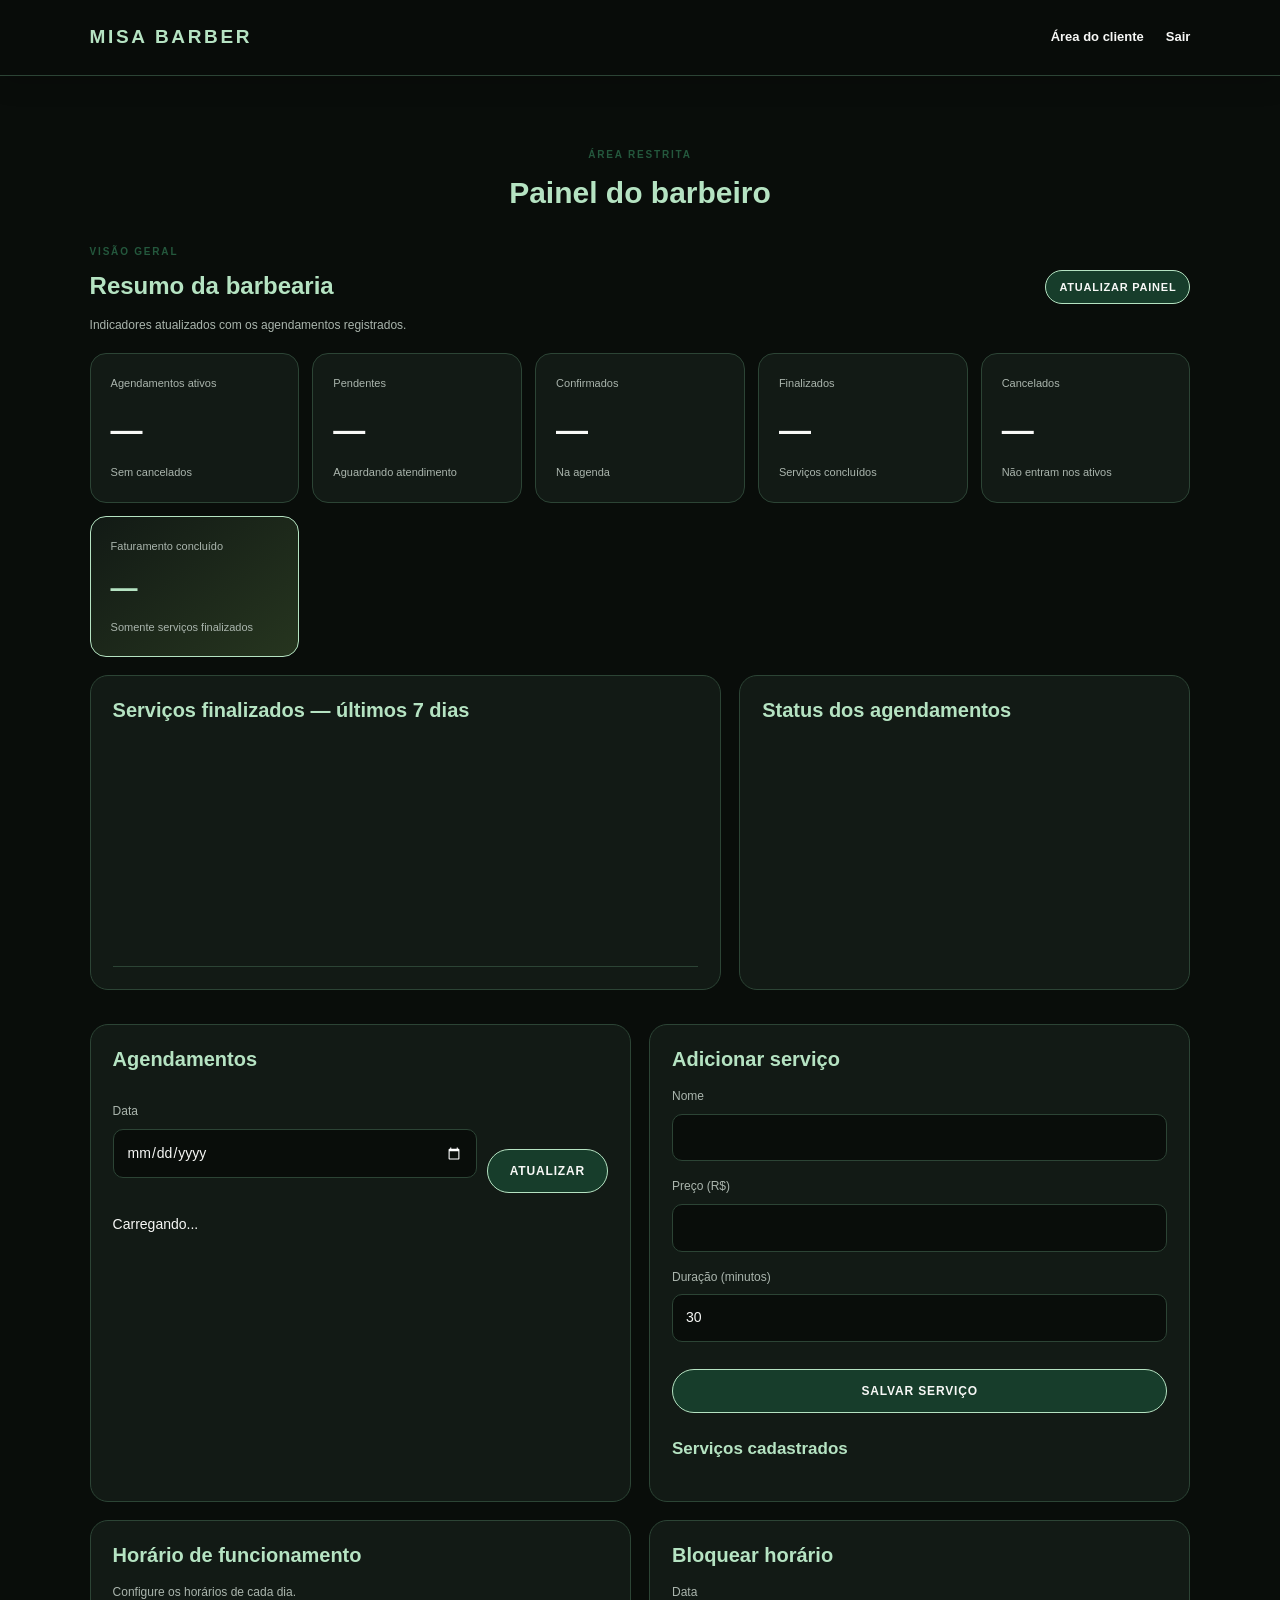
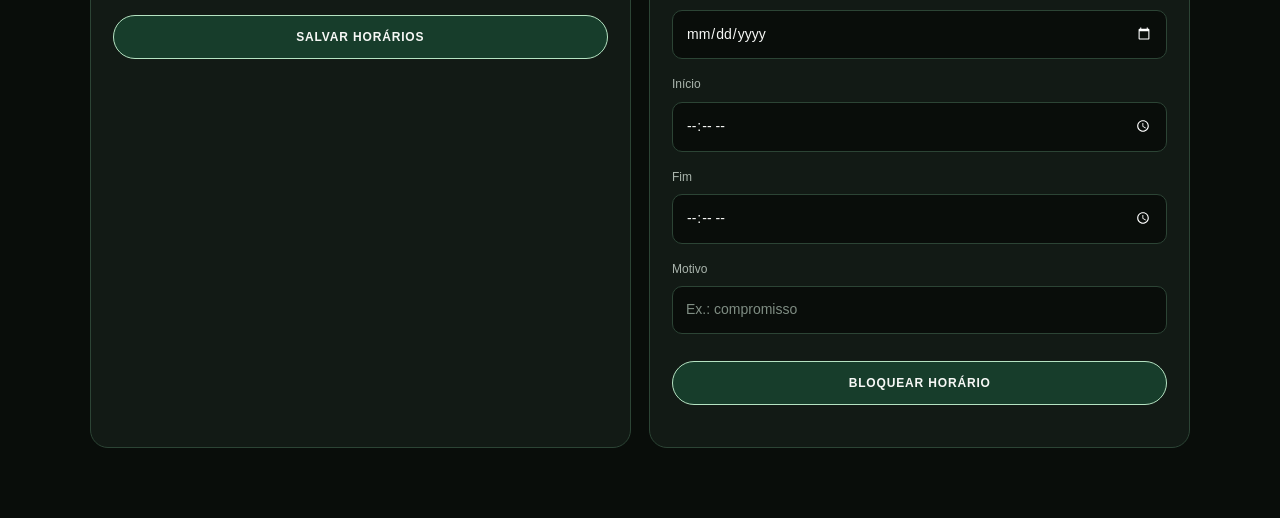
==== admin.html @ d450c567 "Exibir indicador de agendamentos cancelados" ====
<!DOCTYPE html>
<html lang="pt-BR">
<head>
    <meta charset="UTF-8">
    <meta name="viewport" content="width=device-width, initial-scale=1.0">

    <title>Painel | MISA BARBER</title>

    <link rel="stylesheet" href="style.css?v=admin-dashboard-v3">

    <link href="https://fonts.googleapis.com/css2?family=Cinzel:wght@400;600;700&family=Montserrat:wght@400;500;600;700&display=swap" rel="stylesheet">
</head>

<body>

    <header class="topo">
        <a class="logo" href="index.html">MISA BARBER</a>

        <nav>
            <a href="agendamento.html">Área do cliente</a>
            <button class="link-button" id="logout">Sair</button>
        </nav>
    </header>

    <main class="section admin">

        <p class="eyebrow">ÁREA RESTRITA</p>

        <h1>Painel do barbeiro</h1>

        <section class="admin-dashboard">
            <div class="dashboard-heading">
                <div><p class="eyebrow">VISÃO GERAL</p><h2>Resumo da barbearia</h2><p class="muted">Indicadores atualizados com os agendamentos registrados.</p></div>
                <button class="btn small" id="refresh-dashboard" type="button">ATUALIZAR PAINEL</button>
            </div>
            <div class="stats-grid">
                <article class="stat-card"><span>Agendamentos ativos</span><strong id="stat-total">—</strong><small>Sem cancelados</small></article>
                <article class="stat-card"><span>Pendentes</span><strong id="stat-pending">—</strong><small>Aguardando atendimento</small></article>
                <article class="stat-card"><span>Confirmados</span><strong id="stat-confirmed">—</strong><small>Na agenda</small></article>
                <article class="stat-card"><span>Finalizados</span><strong id="stat-completed">—</strong><small>Serviços concluídos</small></article>
                <article class="stat-card"><span>Cancelados</span><strong id="stat-cancelled">—</strong><small>Não entram nos ativos</small></article>
                <article class="stat-card highlight"><span>Faturamento concluído</span><strong id="stat-revenue">—</strong><small>Somente serviços finalizados</small></article>
            </div>
            <div class="charts-grid">
                <section class="panel chart-panel"><h2>Serviços finalizados — últimos 7 dias</h2><div id="completed-chart" class="bar-chart" aria-label="Gráfico de serviços finalizados nos últimos sete dias"></div></section>
                <section class="panel chart-panel"><h2>Status dos agendamentos</h2><div id="status-chart" class="status-chart" aria-label="Gráfico dos status dos agendamentos"></div></section>
            </div>
        </section>

        <div class="admin-grid">

            <section class="panel">

                <h2>Agendamentos</h2>

                <div class="filters">

                    <label>
                        Data
                        <input type="date" id="admin-date">
                    </label>

                    <button class="btn" id="load-admin">
                        ATUALIZAR
                    </button>

                </div>

                <div id="admin-bookings" class="stack">
                    Carregando...
                </div>

            </section>

            <section class="panel">

                <h2>Adicionar serviço</h2>

                <form id="service-form">

                    <label>
                        Nome
                        <input id="service-name" required>
                    </label>

                    <label>
                        Preço (R$)
                        <input
                            id="service-price"
                            type="number"
                            min="0"
                            step="0.01"
                            required
                        >
                    </label>

                    <label>
                        Duração (minutos)
                        <input
                            id="service-duration"
                            type="number"
                            min="5"
                            step="5"
                            value="30"
                            required
                        >
                    </label>

                    <button class="btn full" type="submit">
                        SALVAR SERVIÇO
                    </button>

                    <p id="service-message" class="message"></p>

                </form>

                <h2 class="subhead">Serviços cadastrados</h2>

                <div id="admin-services" class="stack"></div>

            </section>

            <section class="panel">

                <h2>Horário de funcionamento</h2>

                <p class="muted">
                    Configure os horários de cada dia.
                </p>

                <form id="hours-form">

                    <div id="hours-fields"></div>

                    <button class="btn full" type="submit">
                        SALVAR HORÁRIOS
                    </button>

                    <p id="hours-message" class="message"></p>

                </form>

            </section>

            <section class="panel">

                <h2>Bloquear horário</h2>

                <form id="block-form">

                    <label>
                        Data
                        <input id="block-date" type="date" required>
                    </label>

                    <label>
                        Início
                        <input id="block-start" type="time" required>
                    </label>

                    <label>
                        Fim
                        <input id="block-end" type="time" required>
                    </label>

                    <label>
                        Motivo
                        <input id="block-reason" placeholder="Ex.: compromisso">
                    </label>

                    <button class="btn full" type="submit">
                        BLOQUEAR HORÁRIO
                    </button>

                    <p id="block-message" class="message"></p>

                </form>

                <div id="blocks-list" class="stack"></div>

            </section>

        </div>

    </main>

    <script type="module" src="script.js?v=admin-dashboard-v3"></script>

</body>
</html>
---- style.css ----
/* MISA BARBER — identidade visual única */
:root {
  color-scheme: dark;
  --bg: #090D0A;
  --surface: #121A15;
  --surface-2: #18231C;
  --green: #173D2B;
  --green-light: #24583D;
  --mint: #B5E3C2;
  --white: #F7F8F6;
  --muted: #AAB5AD;
  --line: #2C4435;
  --danger: #E57373;
  --radius: 18px;
  --shadow: 0 18px 45px rgba(0,0,0,.28);
  --ease: cubic-bezier(.22,1,.36,1);
}
* { margin:0; padding:0; box-sizing:border-box; }
html { scroll-behavior:smooth; }
body {
  min-height:100vh;
  background:var(--bg);
  color:var(--white);
  font-family:'Inter',Arial,sans-serif;
  font-size:14px;
  line-height:1.7;
}
a { color:var(--mint); text-decoration:none; transition:color .2s ease; }
a:hover { color:#D8F2DF; }
button, input, select, textarea { font:inherit; }
button { cursor:pointer; }
:focus-visible { outline:2px solid var(--mint); outline-offset:3px; }
h1,h2,h3 { line-height:1.2; }
p { overflow-wrap:break-word; }

/* Cabeçalho e navegação */
.topo {
  position:sticky; top:0; z-index:20;
  min-height:76px; padding:16px 7%;
  display:flex; align-items:center; justify-content:space-between; gap:22px;
  background:rgba(9,13,10,.96);
  border-bottom:1px solid var(--line);
  box-shadow:0 8px 25px rgba(0,0,0,.16);
  backdrop-filter:blur(14px);
}
.logo {
  color:var(--mint); font-size:19px; font-weight:800;
  letter-spacing:.14em; white-space:nowrap;
}
nav { display:flex; align-items:center; justify-content:center; gap:22px; flex-wrap:wrap; }
nav a,.link-button {
  color:var(--white); background:transparent; border:0;
  font-size:13px; font-weight:600; font-family:inherit;
}
nav a:hover,.link-button:hover { color:var(--mint); }
.nav-cta {
  display:inline-flex; align-items:center; justify-content:center;
  padding:10px 18px; border:1px solid var(--mint);
  border-radius:999px; color:var(--mint);
}

/* Botões */
.btn {
  display:inline-flex; align-items:center; justify-content:center; gap:8px;
  min-height:44px; padding:12px 22px;
  border:1px solid var(--mint); border-radius:999px;
  background:var(--green); color:var(--white);
  font:700 12px 'Inter',Arial,sans-serif; letter-spacing:.07em;
  text-align:center; cursor:pointer;
  transition:background .2s ease,color .2s ease,border-color .2s ease,transform .2s ease;
}
.btn:hover { background:var(--mint); color:var(--bg); border-color:var(--mint); transform:translateY(-2px); }
.btn:active { transform:translateY(0); }
.btn.full { width:100%; margin-top:12px; }
.btn.small { min-height:34px; padding:8px 13px; font-size:11px; }
.btn.danger { background:#552626; border-color:#9B4A4A; color:#FFF; }
.btn.danger:hover { background:var(--danger); color:#190707; border-color:var(--danger); }
button:disabled,.btn:disabled { opacity:.45; cursor:not-allowed; transform:none; }

/* Página inicial */
body:has(.hero-grid) .topo {
  position:absolute; top:0; left:0; right:0;
  background:transparent; border:0; box-shadow:none; backdrop-filter:none;
}
body:has(.hero-grid) .topo .logo { color:var(--bg); }
body:has(.hero-grid) .topo nav a { color:var(--bg); }
body:has(.hero-grid) .topo nav a:hover { color:var(--green); }
body:has(.hero-grid) .topo .nav-cta { background:var(--bg); color:var(--white); }
.hero {
  position:relative; min-height:92vh; padding:170px 7% 110px;
  color:var(--bg); background:var(--mint);
  border-radius:0 0 100px 35px; overflow:hidden;
}
.hero-grid {
  display:grid; grid-template-columns:minmax(0,1.2fr) minmax(260px,.8fr);
  gap:34px; align-items:center; max-width:1250px; margin:0 auto;
}
.hero-grid > div:first-child { grid-column:1; grid-row:1; }
.hero-foto { grid-column:2; grid-row:1; align-self:center; }
.hero-grid .vidro { grid-column:1 / -1; }
.rotulo,.eyebrow {
  display:inline-block; margin-bottom:12px;
  color:var(--green-light); font-size:10px; font-weight:800;
  letter-spacing:.18em; text-transform:uppercase;
}
.hero h1 {
  margin:18px 0 24px; font-size:clamp(56px,9vw,112px);
  line-height:.92; font-weight:800; letter-spacing:-.05em;
}
.hero h2 { margin-bottom:12px; font-size:20px; font-weight:600; }
.lead { max-width:460px; margin-bottom:28px; color:#26372C; font-size:14px; line-height:1.8; }
.botoes { display:flex; gap:12px; flex-wrap:wrap; }
.btn.escuro { background:var(--bg); color:var(--white); border-color:var(--bg); }
.btn.escuro:hover { background:var(--green); border-color:var(--green); color:var(--white); }
.btn.claro { background:var(--mint); color:var(--bg); }
.btn.contorno { background:transparent; color:var(--bg); border-color:rgba(9,13,10,.35); }
.btn.contorno:hover { background:var(--bg); color:var(--white); border-color:var(--bg); }
.hero-foto {
  width:100%; min-height:300px; position:relative; overflow:hidden;
  border:1px solid rgba(9,13,10,.18); border-radius:26px;
  background:var(--green); box-shadow:var(--shadow);
}
.hero-foto img { display:block; width:100%; height:360px; object-fit:cover; }
.hero-foto span {
  position:absolute; left:16px; bottom:16px; padding:8px 13px;
  color:var(--white); background:rgba(9,13,10,.78);
  border-radius:999px; font-size:10px; font-weight:800; letter-spacing:.1em;
}
.vidro {
  position:relative; padding:25px 30px; color:var(--white);
  background:rgba(9,13,10,.9); border:1px solid rgba(255,255,255,.15);
  border-radius:var(--radius); box-shadow:var(--shadow);
}
.hero .vidro { max-width:650px; margin-top:8px; }
.vidro .pilula {
  display:inline-block; margin-bottom:15px; padding:6px 12px;
  color:var(--bg); background:var(--mint); border-radius:999px;
  font-size:10px; font-weight:800; letter-spacing:.1em; text-transform:uppercase;
}
.vidro h3 { margin-bottom:14px; color:var(--mint); font-size:12px; letter-spacing:.12em; text-transform:uppercase; }
.horario { display:flex; justify-content:space-between; gap:16px; padding:9px 0; border-bottom:1px solid var(--line); }
.horario:last-child { border:0; }
.horario b { color:var(--mint); }
.vazio { max-width:1250px; margin:0 auto; padding:100px 7%; }
.vazio h2 { margin:12px 0 20px; font-size:clamp(36px,6vw,72px); letter-spacing:-.04em; }
.vazio > p { max-width:560px; color:var(--muted); }
.vazio .rotulo { color:var(--mint); }
.selos { display:flex; gap:10px; flex-wrap:wrap; margin-top:28px; }
.selo { display:inline-flex; align-items:center; gap:9px; padding:9px 15px; background:var(--surface-2); border:1px solid var(--line); border-radius:999px; font-size:12px; }
.selo i { width:8px; height:8px; border-radius:50%; background:var(--mint); }
.cards { display:grid; grid-template-columns:repeat(auto-fit,minmax(230px,1fr)); gap:18px; margin-top:35px; }
.cards > p { grid-column:1/-1; color:var(--muted); }
.card {
  padding:28px; background:var(--surface); border:1px solid var(--line);
  border-radius:var(--radius); transition:transform .2s ease,border-color .2s ease;
}
.card:hover { transform:translateY(-4px); border-color:var(--mint); }
.card h3 { min-height:2.4em; margin-bottom:14px; color:var(--mint); font-size:18px; }
.card p { color:var(--muted); font-size:13px; }
.card p:first-of-type { color:var(--mint); font-size:26px; font-weight:800; }
.faixa { overflow:hidden; padding:22px 0; border-block:1px solid var(--line); color:var(--muted); font-size:20px; font-weight:800; white-space:nowrap; }
.faixa div { display:inline-block; animation:correr 38s linear infinite; }
.faixa span { margin:0 24px; }
@keyframes correr { to { transform:translateX(-50%); } }
.convite { margin-top:30px; padding:100px 7%; color:var(--bg); background:var(--mint); border-radius:70px 35px 0 0; }
.convite-in { max-width:1250px; margin:0 auto; }
.convite .rotulo { color:var(--green); }
.convite h2 { max-width:900px; margin:15px 0 24px; font-size:clamp(42px,7vw,90px); line-height:.98; letter-spacing:-.04em; }
.convite p { max-width:470px; margin-bottom:26px; color:#304438; }

/* Seções e rodapé das páginas internas */
.section { padding:70px 7%; text-align:center; }
.section > p:not(.eyebrow) { max-width:680px; margin:0 auto; color:var(--muted); }
.about,.booking { background:var(--surface); }
footer {
  display:flex; align-items:center; justify-content:space-between; flex-wrap:wrap; gap:18px;
  padding:35px 7%; background:var(--bg); border-top:1px solid var(--line);
}
footer p,footer small { color:var(--muted); font-size:12px; }

/* Login, cadastro e agendamento */
.form-page {
  min-height:calc(100vh - 76px); display:grid; place-items:center;
  padding:48px 16px; background:radial-gradient(ellipse at top,var(--green) 0%,var(--bg) 68%);
}
.form-card {
  width:min(100%,460px); padding:34px;
  background:var(--surface); border:1px solid var(--line);
  border-radius:var(--radius); box-shadow:var(--shadow);
}
.form-card.wide { width:min(100%,680px); }
.form-card h1,.admin h1 { margin-bottom:24px; color:var(--mint); font-size:30px; }
label { display:block; margin:15px 0; color:var(--muted); font-size:12px; text-align:left; }
input,select,textarea {
  display:block; width:100%; min-height:44px; margin-top:7px; padding:11px 13px;
  color:var(--white); background:var(--bg); border:1px solid var(--line);
  border-radius:10px; font-size:14px;
}
input::placeholder,textarea::placeholder { color:#7F8D83; }
input:focus,select:focus,textarea:focus { outline:2px solid var(--mint); border-color:var(--mint); }
input[type=checkbox] { display:inline-block; width:auto; min-height:auto; margin:0 7px 0 0; accent-color:var(--mint); }
.message { margin-top:14px; color:var(--mint); font-size:12px; line-height:1.6; }
.message.error { color:var(--danger); }
.muted { margin-top:14px; color:var(--muted); font-size:12px; line-height:1.7; }
.muted a { color:var(--mint); }
.stack { display:grid; gap:12px; margin-top:20px; text-align:left; }
.item { padding:17px; background:var(--surface-2); border:1px solid var(--line); border-radius:12px; text-align:left; }
.item strong { color:var(--mint); }
.item p { margin:7px 0; color:var(--muted); font-size:12px; line-height:1.7; }
.actions { display:flex; flex-wrap:wrap; gap:8px; margin-top:12px; }

/* Painel administrativo */
.admin { text-align:left; }
.admin > .eyebrow,.admin > h1 { display:block; text-align:center; }
.admin-grid { display:grid; grid-template-columns:repeat(2,minmax(0,1fr)); gap:18px; margin-top:28px; }
.panel { min-width:0; padding:22px; background:var(--surface); border:1px solid var(--line); border-radius:var(--radius); }
.panel h2 { margin-bottom:15px; color:var(--mint); font-size:20px; }
.panel .subhead { margin-top:26px; font-size:17px; }
.filters { display:flex; align-items:end; flex-wrap:wrap; gap:10px; }
.filters label { flex:1; }
.hours-row { display:grid; grid-template-columns:1.2fr 1fr 1fr; align-items:center; gap:8px; padding:7px 0; border-bottom:1px solid var(--line); }
.hours-row label { margin:6px 0; }
.hours-row input[type=checkbox] { display:inline-block; width:auto; }
.hours-row input[type=time] { min-width:0; padding:8px; }
.check-label { font-size:11px; }

/* Calendário e horários */
.booking-section { margin:25px 0; }
.booking-section h2 { margin-bottom:14px; color:var(--mint); font-size:18px; }
.calendar { margin-top:14px; padding:18px; background:var(--surface-2); border:1px solid var(--line); border-radius:14px; }
.calendar-header { display:flex; align-items:center; justify-content:space-between; gap:12px; margin-bottom:18px; }
.calendar-header h3 { color:var(--mint); font-size:17px; text-align:center; text-transform:capitalize; }
.calendar-header button { width:38px; height:38px; border:1px solid var(--green-light); border-radius:9px; background:var(--green); color:var(--white); font-size:24px; }
.calendar-header button:hover { background:var(--mint); color:var(--bg); }
.calendar-weekdays,.calendar-days { display:grid; grid-template-columns:repeat(7,minmax(0,1fr)); gap:7px; text-align:center; }
.calendar-weekdays { margin-bottom:10px; }
.calendar-weekdays span { color:var(--mint); font-size:10px; font-weight:800; }
.calendar-day {
  width:100%; aspect-ratio:1; border:1px solid var(--line); border-radius:8px;
  background:var(--bg); color:var(--white); font-size:13px;
}
.calendar-day:hover:not(:disabled),.calendar-day.selected,
.time-button:hover,.time-button.selected { background:var(--mint); color:var(--bg); border-color:var(--mint); }
.calendar-day:disabled { opacity:.25; cursor:not-allowed; }
.calendar-empty { aspect-ratio:1; }
.time-slots { display:grid; grid-template-columns:repeat(3,minmax(0,1fr)); gap:9px; margin-top:14px; }
.time-button { padding:12px 5px; background:var(--bg); color:var(--white); border:1px solid var(--line); border-radius:9px; font-weight:600; }
.booking-summary { margin:22px 0; padding:18px; background:var(--surface-2); border:1px solid var(--green-light); border-radius:12px; }
.booking-summary h3 { margin-bottom:12px; color:var(--mint); font-size:17px; }
.booking-summary p { margin:5px 0; color:var(--muted); font-size:12px; }

/* Confirmação do agendamento */
.success-overlay[hidden] { display:none !important; }
.success-overlay { position:fixed; inset:0; z-index:9999; display:flex; align-items:center; justify-content:center; padding:20px; background:rgba(0,0,0,.86); backdrop-filter:blur(5px); }
.success-modal { width:min(100%,440px); padding:35px 28px; text-align:center; background:var(--surface); color:var(--white); border:1px solid var(--green-light); border-radius:20px; box-shadow:var(--shadow); animation:aparecer .25s ease-out; }
.success-check { display:grid; place-items:center; width:66px; height:66px; margin:0 auto 18px; border:2px solid var(--mint); border-radius:50%; background:var(--green); color:var(--mint); font-size:36px; font-weight:700; }
.success-modal h2 { margin:8px 0 12px; color:var(--mint); font-size:25px; }
.success-modal > p:not(.eyebrow) { margin-bottom:22px; color:var(--muted); font-size:13px; }
.success-link { display:flex; }
.success-close { margin-top:13px; padding:10px 20px; border:1px solid var(--line); border-radius:999px; background:transparent; color:var(--white); }
.success-close:hover { border-color:var(--mint); color:var(--mint); }
@keyframes aparecer { from { opacity:0; transform:translateY(12px) scale(.98); } to { opacity:1; transform:none; } }

/* Catálogo, planos e pagamentos */
.catalog-title { margin-top:40px; color:var(--mint); font-size:22px; }
.catalog-intro { max-width:650px; margin:12px auto 0; color:var(--muted); line-height:1.7; }
.plan-card { width:min(100%,300px); padding:25px 21px; background:var(--surface); border:1px solid var(--line); border-radius:var(--radius); text-align:left; }
.plan-card h3 { margin-bottom:10px; color:var(--mint); }
.plan-card p { margin:8px 0; color:var(--muted); font-size:13px; }
.plan-card .plan-price { color:var(--mint); font-size:23px; font-weight:800; }
.plan-services { margin-top:14px; padding-top:12px; border-top:1px solid var(--line); }
.plan-service-option { display:flex; align-items:center; gap:9px; padding:8px; border:1px solid var(--line); border-radius:9px; }
.plan-service-option input { width:auto; margin:0; }
.plan-service-option label { margin:0; color:var(--white); }
body:has(.intro) { background:radial-gradient(ellipse at top,var(--green) 0%,var(--bg) 72%); }
body:has(.intro) > header { padding:20px 7%; background:var(--bg); border-bottom:1px solid var(--line); text-align:center; }
body:has(.intro) main { width:min(1100px,92%); margin:48px auto; }
.intro { margin-bottom:35px; text-align:center; }
.intro small { display:block; margin-bottom:12px; color:var(--mint); font-size:11px; font-weight:800; letter-spacing:3px; }
.intro h1 { margin-bottom:12px; color:var(--mint); font-size:clamp(27px,5vw,40px); }
.intro p { color:var(--muted); font-size:14px; }
.grid { display:grid; grid-template-columns:repeat(auto-fit,minmax(245px,1fr)); gap:18px; }
.servico { display:flex; flex-direction:column; min-height:205px; padding:23px; background:var(--surface); border:1px solid var(--line); border-radius:var(--radius); transition:transform .2s,border-color .2s; }
.servico:hover { transform:translateY(-3px); border-color:var(--mint); }
.servico h2 { margin-bottom:12px; color:var(--mint); font-size:18px; }
.preco { margin-bottom:18px; color:var(--white); font-size:23px; font-weight:800; }
.pagar { display:block; margin-top:auto; padding:12px 14px; background:var(--green); border:1px solid var(--mint); border-radius:999px; color:var(--white); text-align:center; font-size:11px; font-weight:800; letter-spacing:.06em; }
.pagar:hover { background:var(--mint); color:var(--bg); }
.pagar.indisponivel { opacity:.45; cursor:not-allowed; pointer-events:none; }
.aviso { max-width:720px; margin:28px auto 0; padding:17px; border:1px solid var(--line); border-radius:12px; color:var(--muted); font-size:12px; text-align:center; }
.voltar { display:block; width:fit-content; margin:28px auto 0; color:var(--mint); }

/* Imagens e animações */
.entra { animation:sobe .8s var(--ease) both; }
.entra:nth-child(2) { animation-delay:.12s; }
@keyframes sobe { from { opacity:0; transform:translateY(22px); } to { opacity:1; transform:none; } }

/* Responsividade */
@media(max-width:860px) {
  .topo { flex-direction:column; padding:17px 5%; gap:12px; }
  body:has(.hero-grid) .topo { position:relative; background:var(--mint); }
  nav { gap:14px; }
  .hero { min-height:auto; padding:65px 6% 75px; border-radius:0 0 65px 25px; }
  .hero-grid { grid-template-columns:1fr; gap:25px; }
  .hero-grid > div:first-child,.hero-foto,.hero-grid .vidro { grid-column:1; grid-row:auto; }
  .hero-foto img { height:300px; }
  .hero .vidro { margin-top:0; }
  .vazio { padding:75px 6%; }
  .convite { padding:75px 6%; border-radius:45px 25px 0 0; }
  .admin-grid { grid-template-columns:1fr; }
}
@media(max-width:520px) {
  .logo { font-size:17px; }
  nav { gap:10px 14px; }
  nav a,.link-button { font-size:12px; }
  .hero h1 { font-size:clamp(52px,15vw,78px); }
  .hero-foto img { height:240px; }
  .form-card { padding:25px 19px; }
  .calendar { padding:12px; }
  .calendar-weekdays,.calendar-days { gap:4px; }
  .calendar-weekdays span { font-size:8px; }
  .calendar-day { font-size:11px; }
  .time-slots { grid-template-columns:repeat(3,minmax(0,1fr)); gap:6px; }
  .time-button { padding:10px 2px; font-size:11px; }
  .hours-row { grid-template-columns:1fr 1fr; }
  .hours-row label:first-child { grid-column:1/-1; }
  footer { justify-content:center; text-align:center; }
}
@media(prefers-reduced-motion:reduce) {
  *,*::before,*::after { animation:none!important; scroll-behavior:auto!important; transition:none!important; }
  .success-modal { animation:none; }
}


/* AJUSTES FINAIS — textos inferiores, serviços e imagem */
.vazio h2 { color:var(--white); }
.vazio > p { color:#C5CEC7; }
.vazio .selo { color:var(--white); }
.convite { color:var(--bg); }
.convite h2 { color:var(--bg); }
.convite p { color:#26372C; }
.convite .btn.escuro { color:var(--white); background:var(--bg); }
.convite .btn.escuro:hover { color:var(--white); background:var(--green); }
footer .logo { color:var(--mint); }
footer p, footer small { color:#B8C2BA; }
.card { display:flex; flex-direction:column; align-items:flex-start; }
.card h3 { color:var(--mint); }
.card p { color:#C5CEC7; }
.card .service-price { color:var(--mint); }
.service-book-btn { width:100%; margin-top:18px; font-size:10px; padding:11px 12px; }
.hero-foto { overflow:hidden; }
.hero-foto img { transform:scale(1.035); transition:transform .6s ease; }
.hero-foto:hover img { transform:scale(1.075); }


/* CORES CORRETAS DAS SEÇÕES INFERIORES: TEXTO PRETO, BRANCO E VERDE-LIMÃO */
.vazio {
  background: #FFFFFF !important;
  color: #111111 !important;
}
.vazio .rotulo { color: #315C20 !important; }
.vazio h2 { color: #111111 !important; }
.vazio > p { color: #333333 !important; }
.vazio .selo {
  background: #F0F5EC !important;
  color: #111111 !important;
  border: 1px solid #B5D99A !important;
}
.vazio .selo i { background: #8BC34A !important; }

.convite {
  background: #A8D94F !important;
  color: #111111 !important;
  border: 0 !important;
}
.convite .rotulo,
.convite h2,
.convite p { color: #111111 !important; }
.convite .btn.escuro {
  background: #111111 !important;
  color: #FFFFFF !important;
  border-color: #111111 !important;
}
.convite .btn.escuro:hover {
  background: #FFFFFF !important;
  color: #111111 !important;
  border-color: #FFFFFF !important;
}

footer {
  background: #FFFFFF !important;
  color: #111111 !important;
  border-top: 1px solid #DCE8D2 !important;
}
footer .logo { color: #315C20 !important; }
footer p, footer small { color: #333333 !important; }
.faixa {
  background: #111111 !important;
  color: #A8D94F !important;
  border-color: #303030 !important;
}


/* DASHBOARD ADMINISTRATIVO */
.admin-dashboard { margin:28px 0 34px; }
.dashboard-heading { display:flex; align-items:center; justify-content:space-between; gap:18px; margin-bottom:18px; }
.dashboard-heading h2 { color:var(--mint); font-size:24px; }
.stats-grid { display:grid; grid-template-columns:repeat(5,minmax(0,1fr)); gap:13px; }
.stat-card { min-width:0; padding:20px; background:var(--surface); border:1px solid var(--line); border-radius:16px; }
.stat-card span,.stat-card small { display:block; color:var(--muted); font-size:11px; }
.stat-card strong { display:block; margin:10px 0 6px; color:var(--white); font-size:clamp(22px,3vw,32px); overflow-wrap:anywhere; }
.stat-card.highlight { border-color:var(--mint); background:linear-gradient(145deg,var(--surface),#26351F); }
.stat-card.highlight strong { color:var(--mint); font-size:clamp(18px,2.4vw,27px); }
.charts-grid { display:grid; grid-template-columns:1.4fr 1fr; gap:18px; margin-top:18px; }
.chart-panel { min-width:0; }
.chart-panel canvas { width:100% !important; height:280px !important; max-height:280px; }
@media(max-width:1000px) { .stats-grid { grid-template-columns:repeat(3,minmax(0,1fr)); } }
@media(max-width:700px) { .stats-grid { grid-template-columns:repeat(2,minmax(0,1fr)); } .charts-grid { grid-template-columns:1fr; } .dashboard-heading { align-items:flex-start; flex-direction:column; } }

/* GRÁFICOS DO PAINEL — RENDERIZAÇÃO NATIVA */
.bar-chart { display:flex; align-items:stretch; justify-content:space-around; gap:10px; min-height:230px; padding:18px 8px 8px; border-bottom:1px solid var(--line); }
.bar-column { display:flex; flex:1; min-width:0; flex-direction:column; align-items:center; justify-content:flex-end; gap:8px; }
.bar-column strong { color:var(--white); font-size:12px; }
.bar-track { display:flex; align-items:flex-end; justify-content:center; width:min(100%,42px); height:145px; overflow:hidden; background:var(--surface-2); border-radius:8px 8px 3px 3px; }
.bar-track span { display:block; width:100%; min-height:4px; background:linear-gradient(180deg,#C9F58A,#78A83B); border-radius:7px 7px 2px 2px; }
.bar-column small { color:var(--muted); font-size:10px; }
.status-chart { display:grid; gap:18px; padding:12px 0; }
.status-row > div:first-child { display:flex; justify-content:space-between; align-items:center; gap:12px; margin-bottom:7px; }
.status-row span { display:flex; align-items:center; gap:9px; color:var(--muted); font-size:12px; }
.status-row i { display:inline-block; width:9px; height:9px; border-radius:50%; }
.status-row strong { color:var(--white); font-size:13px; }
.status-track { height:9px; overflow:hidden; background:var(--surface-2); border-radius:99px; }
.status-track span { display:block; height:100%; border-radius:99px; }
#admin-back-link { display:inline-flex; align-items:center; padding:9px 15px; border:1px solid var(--mint); border-radius:999px; color:var(--mint); font-weight:700; }
#admin-back-link:hover { background:var(--mint); color:var(--bg); }
@media(max-width:700px) { .bar-chart { gap:5px; } .bar-track { height:120px; } }
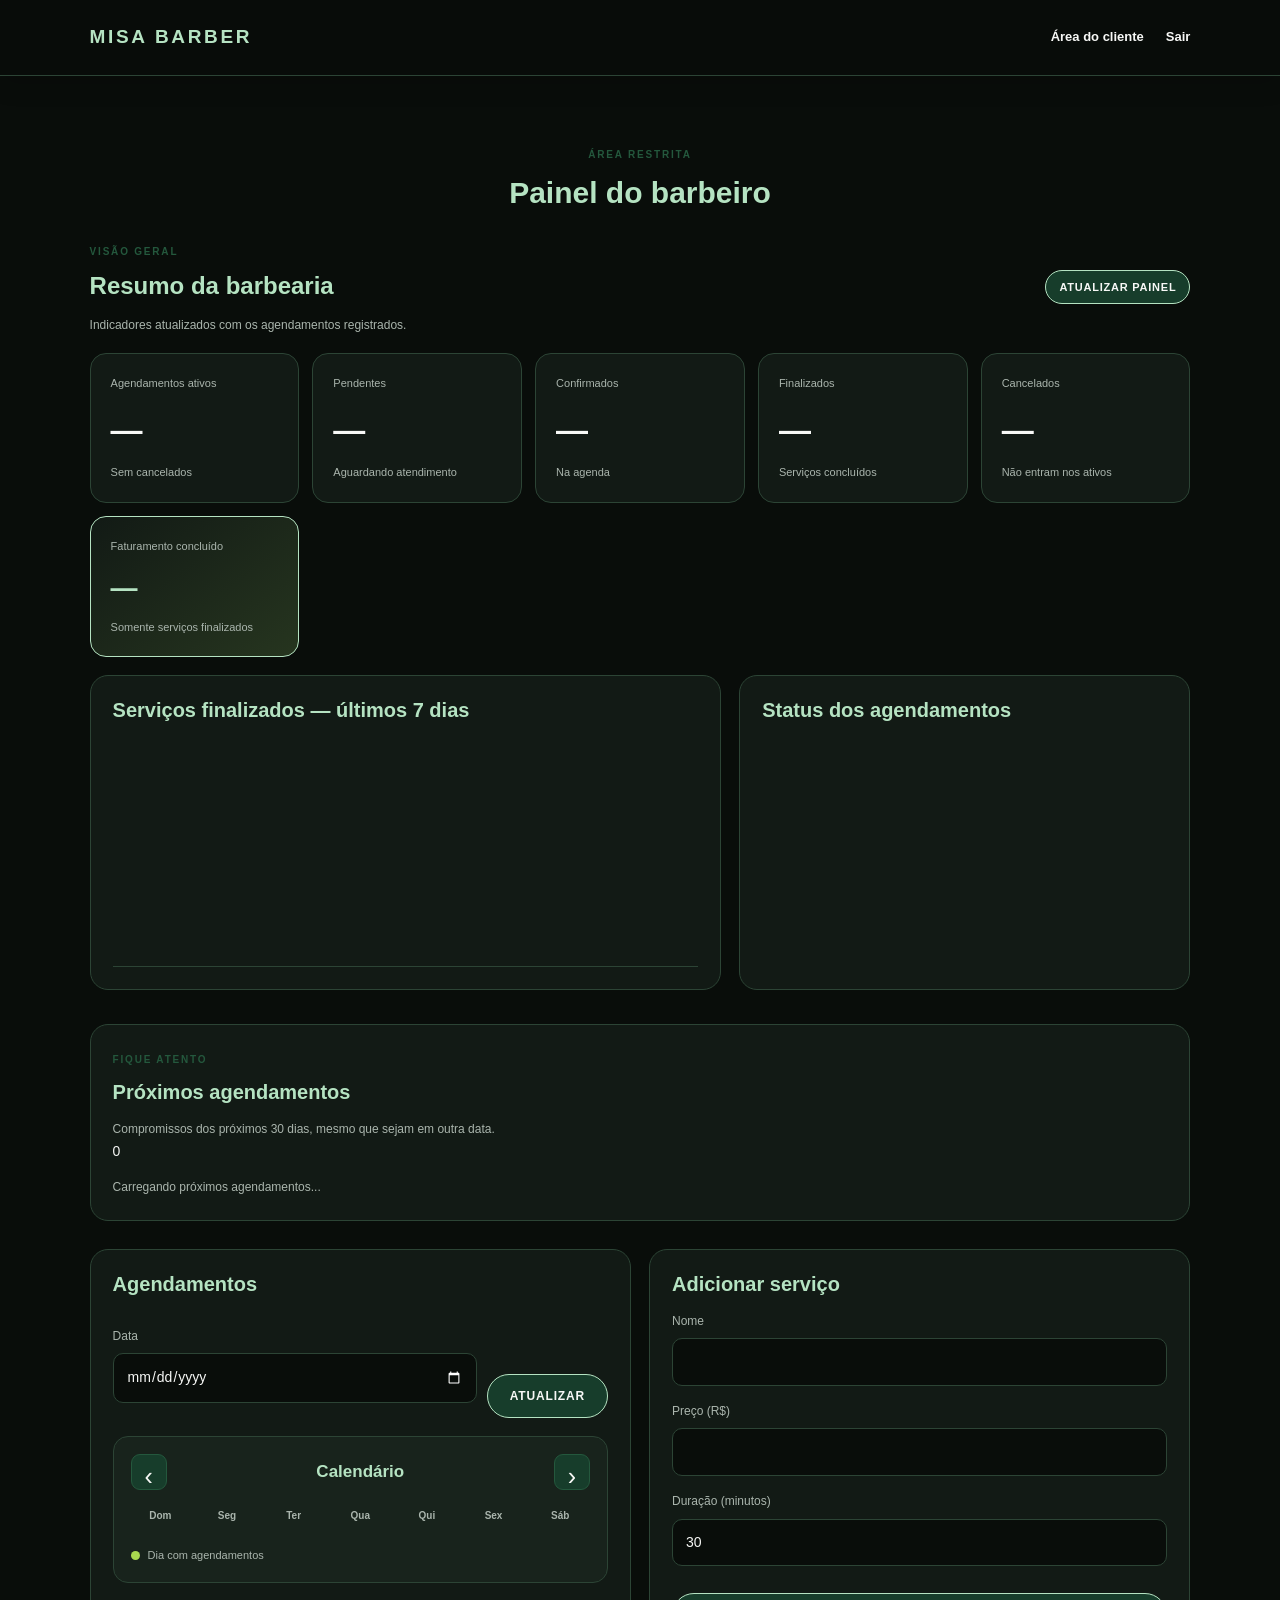
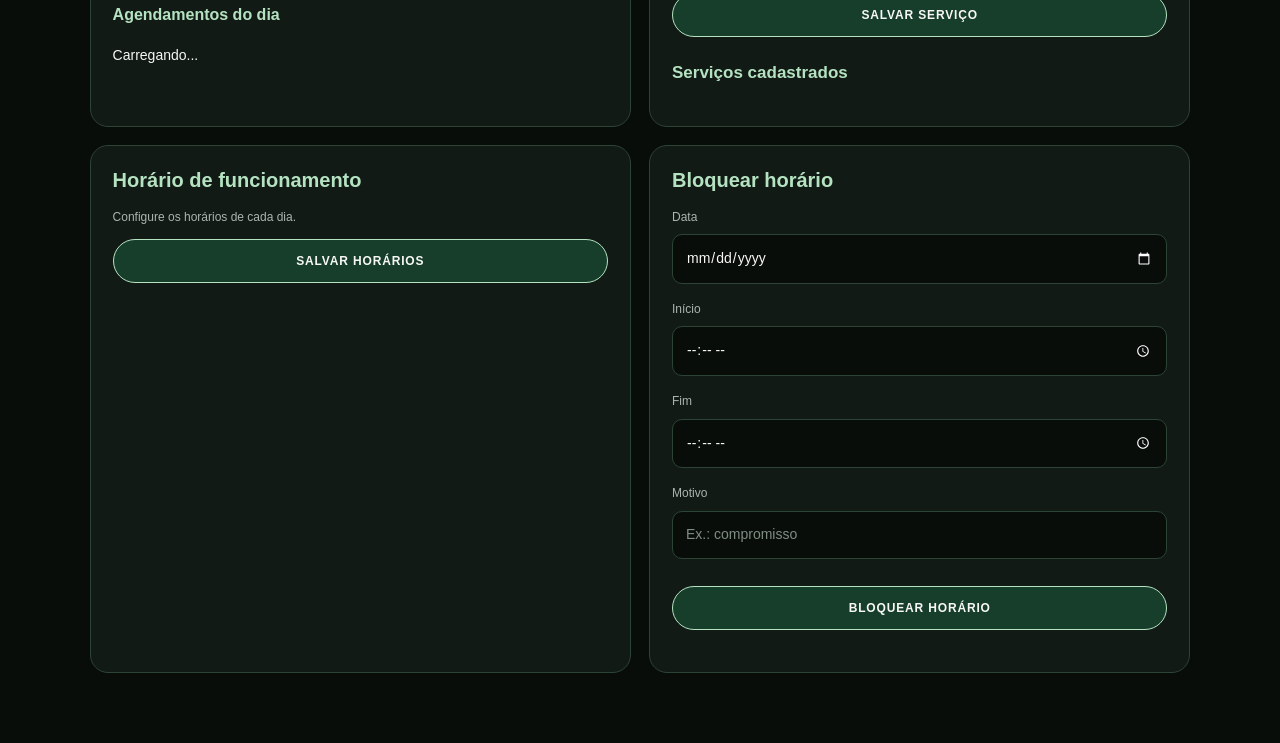
==== commit d06464e1: "Adicionar aviso de próximos agendamentos ao painel" ====
--- a/admin.html
+++ b/admin.html
@@ -1,33 +1,33 @@
-<!DOCTYPE html>
-<html lang="pt-BR">
-<head>
-    <meta charset="UTF-8">
-    <meta name="viewport" content="width=device-width, initial-scale=1.0">
-
-    <title>Painel | MISA BARBER</title>
-
-    <link rel="stylesheet" href="style.css?v=admin-dashboard-v3">
-
-    <link href="https://fonts.googleapis.com/css2?family=Cinzel:wght@400;600;700&family=Montserrat:wght@400;500;600;700&display=swap" rel="stylesheet">
-</head>
-
-<body>
-
-    <header class="topo">
-        <a class="logo" href="index.html">MISA BARBER</a>
-
-        <nav>
-            <a href="agendamento.html">Área do cliente</a>
-            <button class="link-button" id="logout">Sair</button>
-        </nav>
-    </header>
-
-    <main class="section admin">
-
-        <p class="eyebrow">ÁREA RESTRITA</p>
-
-        <h1>Painel do barbeiro</h1>
-
+<!DOCTYPE html>
+<html lang="pt-BR">
+<head>
+    <meta charset="UTF-8">
+    <meta name="viewport" content="width=device-width, initial-scale=1.0">
+
+    <title>Painel | MISA BARBER</title>
+
+    <link rel="stylesheet" href="style.css?v=avisos-agenda-1">
+
+    <link href="https://fonts.googleapis.com/css2?family=Cinzel:wght@400;600;700&family=Montserrat:wght@400;500;600;700&display=swap" rel="stylesheet">
+</head>
+
+<body>
+
+    <header class="topo">
+        <a class="logo" href="index.html">MISA BARBER</a>
+
+        <nav>
+            <a href="agendamento.html">Área do cliente</a>
+            <button class="link-button" id="logout">Sair</button>
+        </nav>
+    </header>
+
+    <main class="section admin">
+
+        <p class="eyebrow">ÁREA RESTRITA</p>
+
+        <h1>Painel do barbeiro</h1>
+
         <section class="admin-dashboard">
             <div class="dashboard-heading">
                 <div><p class="eyebrow">VISÃO GERAL</p><h2>Resumo da barbearia</h2><p class="muted">Indicadores atualizados com os agendamentos registrados.</p></div>
@@ -47,144 +47,154 @@
             </div>
         </section>
 
-        <div class="admin-grid">
-
-            <section class="panel">
-
-                <h2>Agendamentos</h2>
-
-                <div class="filters">
-
-                    <label>
-                        Data
-                        <input type="date" id="admin-date">
-                    </label>
-
-                    <button class="btn" id="load-admin">
-                        ATUALIZAR
-                    </button>
-
-                </div>
-
-                <div id="admin-bookings" class="stack">
-                    Carregando...
-                </div>
-
-            </section>
-
-            <section class="panel">
-
-                <h2>Adicionar serviço</h2>
-
-                <form id="service-form">
-
-                    <label>
-                        Nome
-                        <input id="service-name" required>
-                    </label>
-
-                    <label>
-                        Preço (R$)
-                        <input
-                            id="service-price"
-                            type="number"
-                            min="0"
-                            step="0.01"
-                            required
-                        >
-                    </label>
-
-                    <label>
-                        Duração (minutos)
-                        <input
-                            id="service-duration"
-                            type="number"
-                            min="5"
-                            step="5"
-                            value="30"
-                            required
-                        >
-                    </label>
-
-                    <button class="btn full" type="submit">
-                        SALVAR SERVIÇO
-                    </button>
-
-                    <p id="service-message" class="message"></p>
-
-                </form>
-
-                <h2 class="subhead">Serviços cadastrados</h2>
-
-                <div id="admin-services" class="stack"></div>
-
-            </section>
-
-            <section class="panel">
-
-                <h2>Horário de funcionamento</h2>
-
-                <p class="muted">
-                    Configure os horários de cada dia.
-                </p>
-
-                <form id="hours-form">
-
-                    <div id="hours-fields"></div>
-
-                    <button class="btn full" type="submit">
-                        SALVAR HORÁRIOS
-                    </button>
-
-                    <p id="hours-message" class="message"></p>
-
-                </form>
-
-            </section>
-
-            <section class="panel">
-
-                <h2>Bloquear horário</h2>
-
-                <form id="block-form">
-
-                    <label>
-                        Data
-                        <input id="block-date" type="date" required>
-                    </label>
-
-                    <label>
-                        Início
-                        <input id="block-start" type="time" required>
-                    </label>
-
-                    <label>
-                        Fim
-                        <input id="block-end" type="time" required>
-                    </label>
-
-                    <label>
-                        Motivo
-                        <input id="block-reason" placeholder="Ex.: compromisso">
-                    </label>
-
-                    <button class="btn full" type="submit">
-                        BLOQUEAR HORÁRIO
-                    </button>
-
-                    <p id="block-message" class="message"></p>
-
-                </form>
-
-                <div id="blocks-list" class="stack"></div>
-
-            </section>
-
-        </div>
-
-    </main>
-
-    <script type="module" src="script.js?v=admin-dashboard-v3"></script>
-
-</body>
+        <section class="panel upcoming-panel">
+            <div class="upcoming-heading"><div><p class="eyebrow">FIQUE ATENTO</p><h2>Próximos agendamentos</h2><p class="muted">Compromissos dos próximos 30 dias, mesmo que sejam em outra data.</p></div><span id="upcoming-count" class="upcoming-count">0</span></div>
+            <div id="upcoming-bookings" class="upcoming-list"><p class="muted">Carregando próximos agendamentos...</p></div>
+        </section>
+
+        <div class="admin-grid">
+
+            <section class="panel">
+
+                <h2>Agendamentos</h2>
+
+                <div class="filters">
+
+                    <label>
+                        Data
+                        <input type="date" id="admin-date">
+                    </label>
+
+                    <button class="btn" id="load-admin">
+                        ATUALIZAR
+                    </button>
+
+                </div>
+
+                <div class="admin-calendar" id="admin-calendar">
+                    <div class="admin-calendar-top"><button type="button" id="calendar-prev">‹</button><h3 id="calendar-month">Calendário</h3><button type="button" id="calendar-next">›</button></div>
+                    <div class="admin-calendar-weekdays"><span>Dom</span><span>Seg</span><span>Ter</span><span>Qua</span><span>Qui</span><span>Sex</span><span>Sáb</span></div>
+                    <div class="admin-calendar-days" id="admin-calendar-days"></div>
+                    <p class="calendar-legend"><i></i> Dia com agendamentos</p>
+                </div>
+                <h3 class="agenda-selected-title" id="agenda-selected-title">Agendamentos do dia</h3>
+                <div id="admin-bookings" class="stack">Carregando...</div>
+
+            </section>
+
+            <section class="panel">
+
+                <h2>Adicionar serviço</h2>
+
+                <form id="service-form">
+
+                    <label>
+                        Nome
+                        <input id="service-name" required>
+                    </label>
+
+                    <label>
+                        Preço (R$)
+                        <input
+                            id="service-price"
+                            type="number"
+                            min="0"
+                            step="0.01"
+                            required
+                        >
+                    </label>
+
+                    <label>
+                        Duração (minutos)
+                        <input
+                            id="service-duration"
+                            type="number"
+                            min="5"
+                            step="5"
+                            value="30"
+                            required
+                        >
+                    </label>
+
+                    <button class="btn full" type="submit">
+                        SALVAR SERVIÇO
+                    </button>
+
+                    <p id="service-message" class="message"></p>
+
+                </form>
+
+                <h2 class="subhead">Serviços cadastrados</h2>
+
+                <div id="admin-services" class="stack"></div>
+
+            </section>
+
+            <section class="panel">
+
+                <h2>Horário de funcionamento</h2>
+
+                <p class="muted">
+                    Configure os horários de cada dia.
+                </p>
+
+                <form id="hours-form">
+
+                    <div id="hours-fields"></div>
+
+                    <button class="btn full" type="submit">
+                        SALVAR HORÁRIOS
+                    </button>
+
+                    <p id="hours-message" class="message"></p>
+
+                </form>
+
+            </section>
+
+            <section class="panel">
+
+                <h2>Bloquear horário</h2>
+
+                <form id="block-form">
+
+                    <label>
+                        Data
+                        <input id="block-date" type="date" required>
+                    </label>
+
+                    <label>
+                        Início
+                        <input id="block-start" type="time" required>
+                    </label>
+
+                    <label>
+                        Fim
+                        <input id="block-end" type="time" required>
+                    </label>
+
+                    <label>
+                        Motivo
+                        <input id="block-reason" placeholder="Ex.: compromisso">
+                    </label>
+
+                    <button class="btn full" type="submit">
+                        BLOQUEAR HORÁRIO
+                    </button>
+
+                    <p id="block-message" class="message"></p>
+
+                </form>
+
+                <div id="blocks-list" class="stack"></div>
+
+            </section>
+
+        </div>
+
+    </main>
+
+    <script type="module" src="script.js?v=avisos-agenda-1"></script>
+
+</body>
 </html>
--- a/style.css
+++ b/style.css
@@ -434,3 +434,70 @@
 #admin-back-link { display:inline-flex; align-items:center; padding:9px 15px; border:1px solid var(--mint); border-radius:999px; color:var(--mint); font-weight:700; }
 #admin-back-link:hover { background:var(--mint); color:var(--bg); }
 @media(max-width:700px) { .bar-chart { gap:5px; } .bar-track { height:120px; } }
+
+.service-admin-item label { margin:8px 0; }
+.service-admin-item .actions button { flex:1; }
+.service-admin-item input { min-height:38px; }
+
+
+/* CAMPO DE SENHA COM OPÇÃO DE VISUALIZAÇÃO */
+.password-field { position:relative; display:flex; align-items:center; }
+.password-field input { width:100%; padding-right:94px; }
+.password-toggle { position:absolute; right:10px; border:0; background:transparent; color:var(--mint); font-size:10px; font-weight:800; letter-spacing:.5px; cursor:pointer; padding:9px 7px; }
+.password-toggle:hover { color:var(--white); }
+
+
+/* BOTAO DE OLHO NO CAMPO DE SENHA */
+.password-field { position:relative !important; display:block !important; width:100%; }
+.password-field input { display:block; width:100% !important; box-sizing:border-box; padding-right:52px !important; }
+.password-field .password-toggle {
+    position:absolute !important;
+    top:50% !important;
+    right:8px !important;
+    transform:translateY(-50%) !important;
+    display:flex !important;
+    align-items:center !important;
+    justify-content:center !important;
+    width:38px !important;
+    height:38px !important;
+    padding:7px !important;
+    margin:0 !important;
+    border:0 !important;
+    border-radius:8px !important;
+    background:transparent !important;
+    color:#A8D94F !important;
+    cursor:pointer !important;
+    z-index:5 !important;
+}
+.password-field .password-toggle:hover { background:rgba(168,217,79,.13) !important; }
+.password-toggle .eye-icon { width:21px; height:21px; fill:none; stroke:currentColor; stroke-width:1.8; stroke-linecap:round; stroke-linejoin:round; }
+.password-toggle.senha-visivel .eye-icon { color:#FFFFFF; }
+
+
+/* INICIAL SIMPLIFICADA: SOMENTE A APRESENTAÇÃO PRINCIPAL */
+.hero-grid { grid-template-columns: minmax(0,1fr) minmax(0,1.05fr) !important; align-items:center; }
+@media(max-width:850px) { .hero-grid { grid-template-columns:1fr !important; } }
+
+
+/* GARANTIR QUE O LINK ADMINISTRATIVO FIQUE OCULTO QUANDO NAO AUTORIZADO */
+#admin-back-link[hidden] { display: none !important; }
+
+
+/* CALENDÁRIO MENSAL DA AGENDA ADMINISTRATIVA */
+.admin-calendar { margin:18px 0 22px; padding:17px; background:var(--surface-2); border:1px solid var(--line); border-radius:15px; }
+.admin-calendar-top { display:flex; align-items:center; justify-content:space-between; gap:12px; margin-bottom:17px; }
+.admin-calendar-top h3 { color:var(--mint); font-size:17px; text-transform:capitalize; text-align:center; }
+.admin-calendar-top button { width:36px; height:36px; border:1px solid var(--green-light); border-radius:9px; background:var(--green); color:var(--white); font-size:25px; }
+.admin-calendar-weekdays,.admin-calendar-days { display:grid; grid-template-columns:repeat(7,minmax(0,1fr)); gap:7px; text-align:center; }
+.admin-calendar-weekdays { margin-bottom:8px; }
+.admin-calendar-weekdays span { color:var(--muted); font-size:10px; font-weight:800; }
+.admin-calendar-day { position:relative; min-width:0; aspect-ratio:1; border:1px solid var(--line); border-radius:9px; background:var(--bg); color:var(--white); font-size:13px; }
+.admin-calendar-day.has-bookings { background:#334B2C; border-color:#A8D94F; color:#fff; font-weight:800; }
+.admin-calendar-day.has-bookings i { position:absolute; bottom:5px; left:50%; width:5px; height:5px; transform:translateX(-50%); border-radius:50%; background:#C9F58A; }
+.admin-calendar-day.selected { outline:2px solid var(--mint); outline-offset:1px; background:var(--mint); color:#111; }
+.admin-calendar-day.today:not(.selected) { border-color:var(--mint); }
+.admin-calendar-empty { aspect-ratio:1; }
+.calendar-legend { display:flex; align-items:center; gap:8px; margin:14px 0 0; color:var(--muted); font-size:11px; }
+.calendar-legend i { width:9px; height:9px; border-radius:50%; background:#A8D94F; }
+.agenda-selected-title { margin-top:18px; color:var(--mint); font-size:16px; }
+@media(max-width:520px) { .admin-calendar { padding:11px; } .admin-calendar-weekdays,.admin-calendar-days { gap:4px; } .admin-calendar-day { font-size:11px; } }
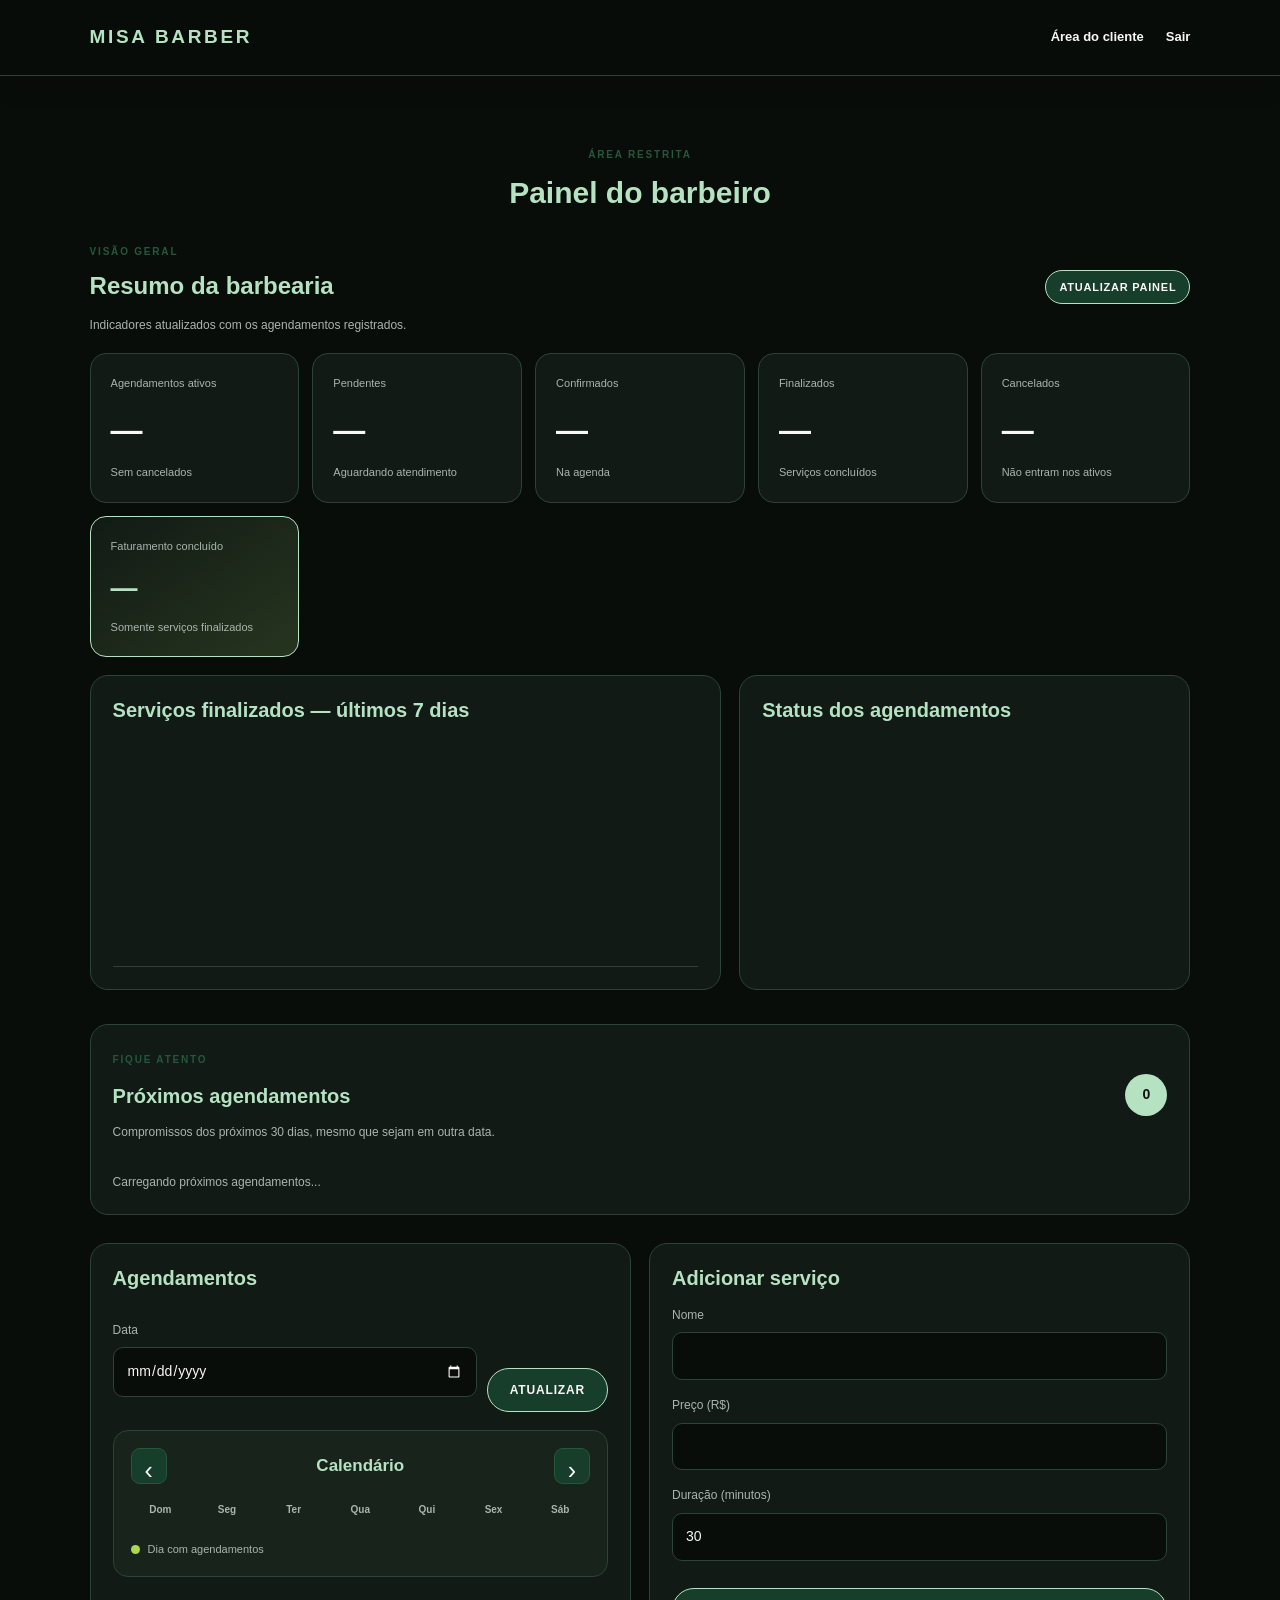
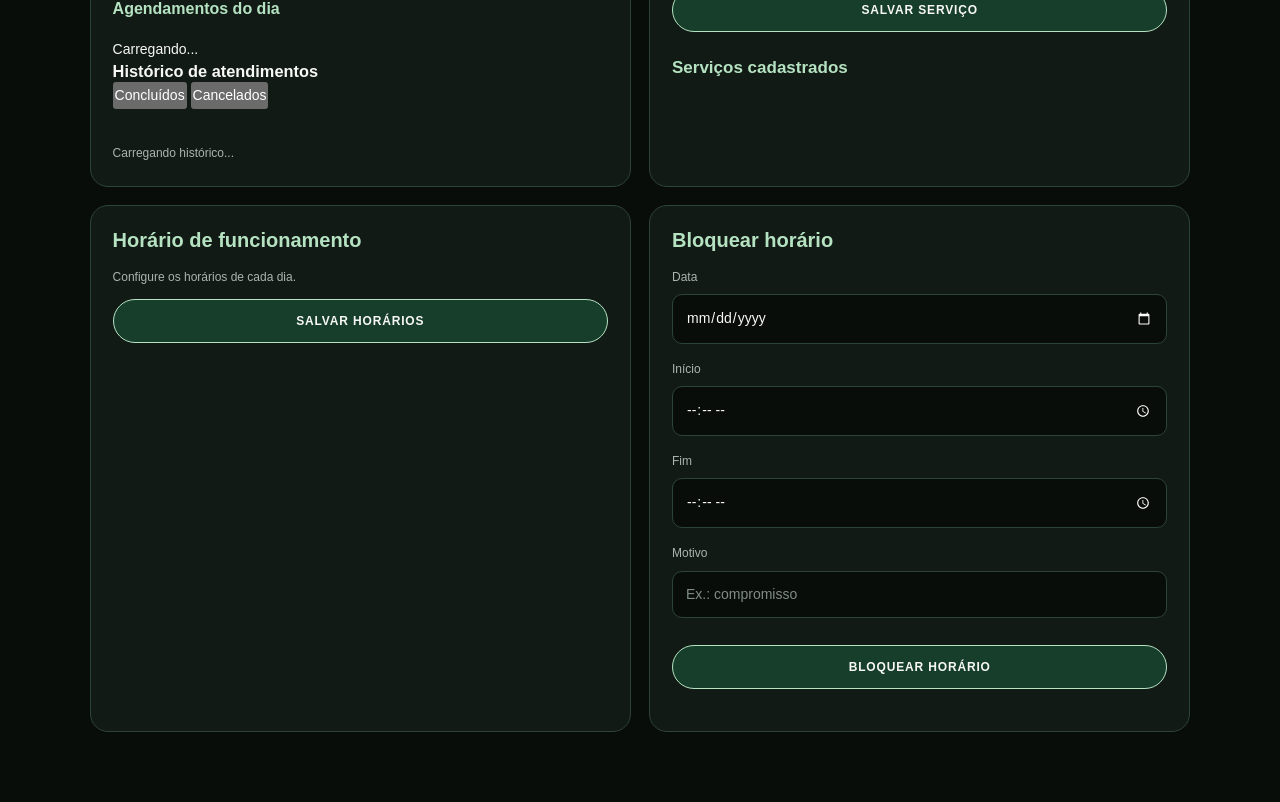
==== commit e620588c: "Criar abas de concluídos e cancelados no painel" ====
--- a/admin.html
+++ b/admin.html
@@ -6,7 +6,7 @@
 
     <title>Painel | MISA BARBER</title>
 
-    <link rel="stylesheet" href="style.css?v=avisos-agenda-1">
+    <link rel="stylesheet" href="style.css?v=historico-status-1">
 
     <link href="https://fonts.googleapis.com/css2?family=Cinzel:wght@400;600;700&family=Montserrat:wght@400;500;600;700&display=swap" rel="stylesheet">
 </head>
@@ -79,6 +79,14 @@
                 </div>
                 <h3 class="agenda-selected-title" id="agenda-selected-title">Agendamentos do dia</h3>
                 <div id="admin-bookings" class="stack">Carregando...</div>
+                <section class="booking-history">
+                    <h3>Histórico de atendimentos</h3>
+                    <div class="history-tabs">
+                        <button type="button" class="history-tab active" data-history-tab="completed">Concluídos</button>
+                        <button type="button" class="history-tab" data-history-tab="cancelled">Cancelados</button>
+                    </div>
+                    <div id="admin-history" class="stack"><p class="muted">Carregando histórico...</p></div>
+                </section>
 
             </section>
 
@@ -194,7 +202,7 @@
 
     </main>
 
-    <script type="module" src="script.js?v=avisos-agenda-1"></script>
+    <script type="module" src="script.js?v=historico-status-1"></script>
 
 </body>
 </html>
--- a/style.css
+++ b/style.css
@@ -501,3 +501,19 @@
 .calendar-legend i { width:9px; height:9px; border-radius:50%; background:#A8D94F; }
 .agenda-selected-title { margin-top:18px; color:var(--mint); font-size:16px; }
 @media(max-width:520px) { .admin-calendar { padding:11px; } .admin-calendar-weekdays,.admin-calendar-days { gap:4px; } .admin-calendar-day { font-size:11px; } }
+
+
+/* AVISOS DE PRÓXIMOS AGENDAMENTOS */
+.upcoming-panel { margin:0 0 28px; }
+.upcoming-heading { display:flex; align-items:center; justify-content:space-between; gap:16px; }
+.upcoming-heading h2 { margin:4px 0; color:var(--mint); }
+.upcoming-count { display:grid; place-items:center; min-width:42px; height:42px; padding:0 10px; border-radius:50%; background:var(--mint); color:#111; font-weight:900; }
+.upcoming-list { display:grid; gap:9px; margin-top:15px; }
+.upcoming-booking { display:flex; align-items:center; gap:14px; width:100%; padding:13px 15px; border:1px solid var(--line); border-radius:11px; background:var(--surface-2); color:var(--white); text-align:left; cursor:pointer; }
+.upcoming-booking:hover { border-color:var(--mint); background:#26351F; }
+.upcoming-date { min-width:92px; color:var(--mint); font-size:12px; font-weight:800; text-transform:capitalize; }
+.upcoming-info { display:grid; gap:4px; flex:1; min-width:0; }
+.upcoming-info strong { color:var(--white); font-size:13px; }
+.upcoming-info small { color:var(--muted); font-size:11px; }
+.upcoming-status { color:var(--mint); font-size:10px; font-weight:800; }
+@media(max-width:520px) { .upcoming-booking { gap:8px; padding:11px 9px; } .upcoming-date { min-width:76px; font-size:10px; } .upcoming-status { font-size:9px; } }
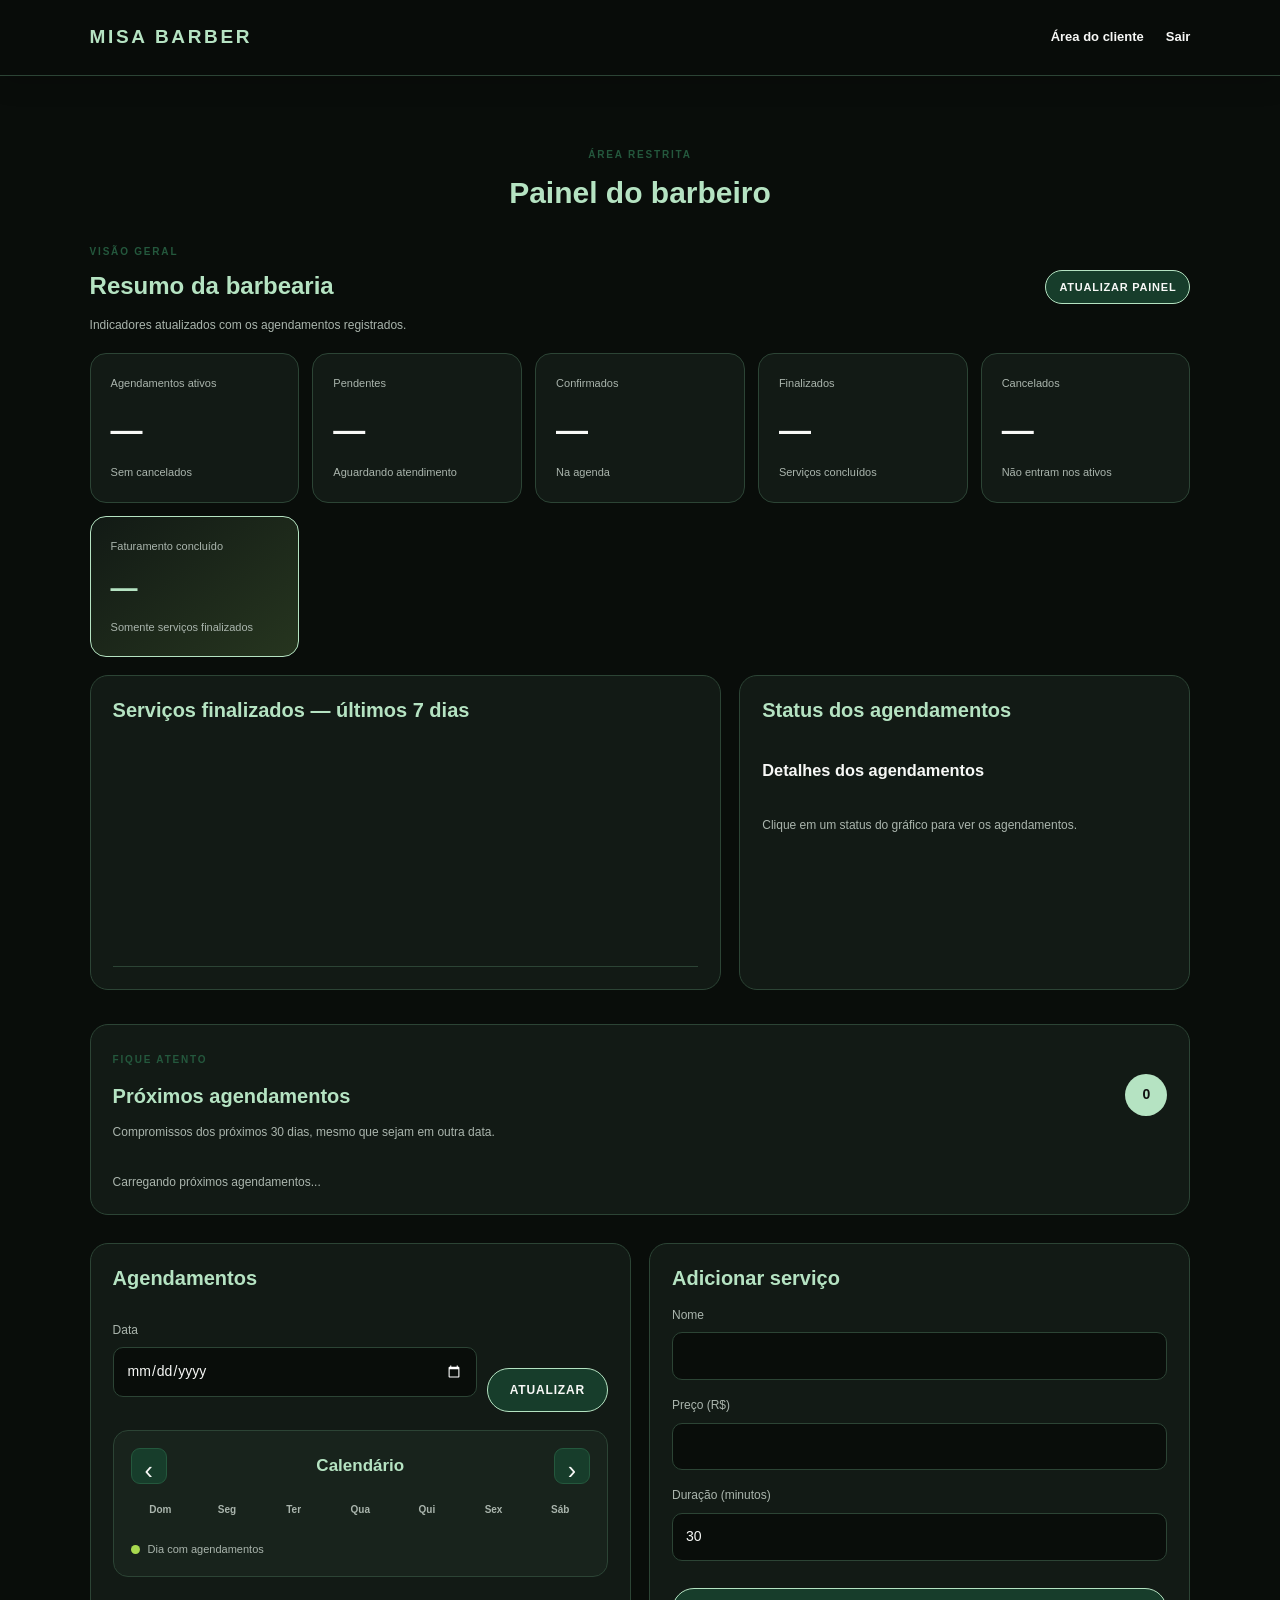
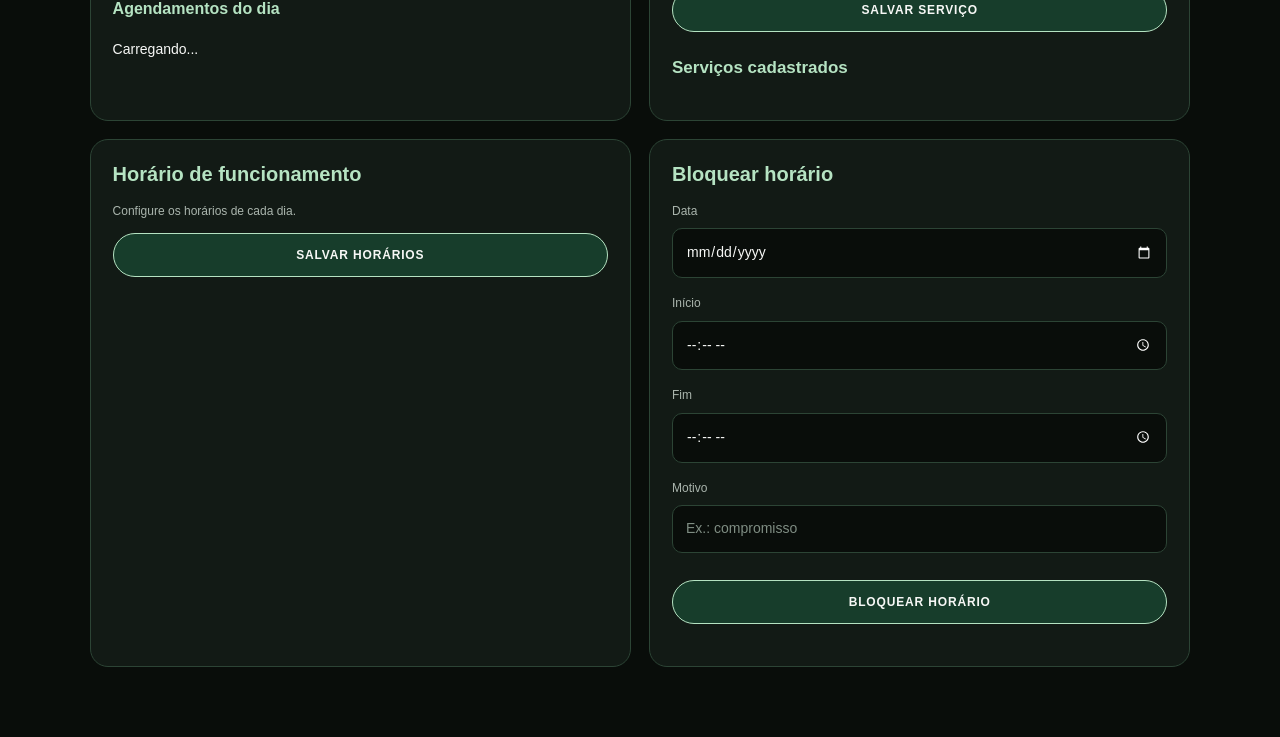
==== commit a969d6f9: "Organiza histórico abaixo do gráfico de status" ====
--- a/admin.html
+++ b/admin.html
@@ -6,7 +6,7 @@
 
     <title>Painel | MISA BARBER</title>
 
-    <link rel="stylesheet" href="style.css?v=historico-status-1">
+    <link rel="stylesheet" href="style.css?v=painel-detalhes-status-2">
 
     <link href="https://fonts.googleapis.com/css2?family=Cinzel:wght@400;600;700&family=Montserrat:wght@400;500;600;700&display=swap" rel="stylesheet">
 </head>
@@ -43,7 +43,7 @@
             </div>
             <div class="charts-grid">
                 <section class="panel chart-panel"><h2>Serviços finalizados — últimos 7 dias</h2><div id="completed-chart" class="bar-chart" aria-label="Gráfico de serviços finalizados nos últimos sete dias"></div></section>
-                <section class="panel chart-panel"><h2>Status dos agendamentos</h2><div id="status-chart" class="status-chart" aria-label="Gráfico dos status dos agendamentos"></div></section>
+                <section class="panel chart-panel"><h2>Status dos agendamentos</h2><div id="status-chart" class="status-chart" aria-label="Gráfico dos status dos agendamentos"></div><section class="dashboard-status-details" aria-live="polite"><h3 id="dashboard-status-title">Detalhes dos agendamentos</h3><div id="admin-history" class="stack"><p class="muted">Clique em um status do gráfico para ver os agendamentos.</p></div></section></section>
             </div>
         </section>
 
@@ -79,14 +79,6 @@
                 </div>
                 <h3 class="agenda-selected-title" id="agenda-selected-title">Agendamentos do dia</h3>
                 <div id="admin-bookings" class="stack">Carregando...</div>
-                <section class="booking-history">
-                    <h3>Histórico de atendimentos</h3>
-                    <div class="history-tabs">
-                        <button type="button" class="history-tab active" data-history-tab="completed">Concluídos</button>
-                        <button type="button" class="history-tab" data-history-tab="cancelled">Cancelados</button>
-                    </div>
-                    <div id="admin-history" class="stack"><p class="muted">Carregando histórico...</p></div>
-                </section>
 
             </section>
 
@@ -202,7 +194,7 @@
 
     </main>
 
-    <script type="module" src="script.js?v=historico-status-1"></script>
+    <script type="module" src="script.js?v=painel-detalhes-status-2"></script>
 
 </body>
 </html>
--- a/style.css
+++ b/style.css
@@ -517,3 +517,12 @@
 .upcoming-info small { color:var(--muted); font-size:11px; }
 .upcoming-status { color:var(--mint); font-size:10px; font-weight:800; }
 @media(max-width:520px) { .upcoming-booking { gap:8px; padding:11px 9px; } .upcoming-date { min-width:76px; font-size:10px; } .upcoming-status { font-size:9px; } }
+
+
+/* ABAS DO HISTÓRICO DE AGENDAMENTOS */
+.booking-history { margin-top:28px; padding-top:20px; border-top:1px solid var(--line); }
+.booking-history h3 { color:var(--mint); margin-bottom:14px; }
+.history-tabs { display:flex; gap:9px; margin-bottom:15px; flex-wrap:wrap; }
+.history-tab { padding:10px 16px; border:1px solid var(--line); border-radius:9px; background:var(--surface-2); color:var(--white); font-weight:700; cursor:pointer; }
+.history-tab.active { background:var(--mint); border-color:var(--mint); color:#111; }
+.history-item { border-left:3px solid var(--mint); }
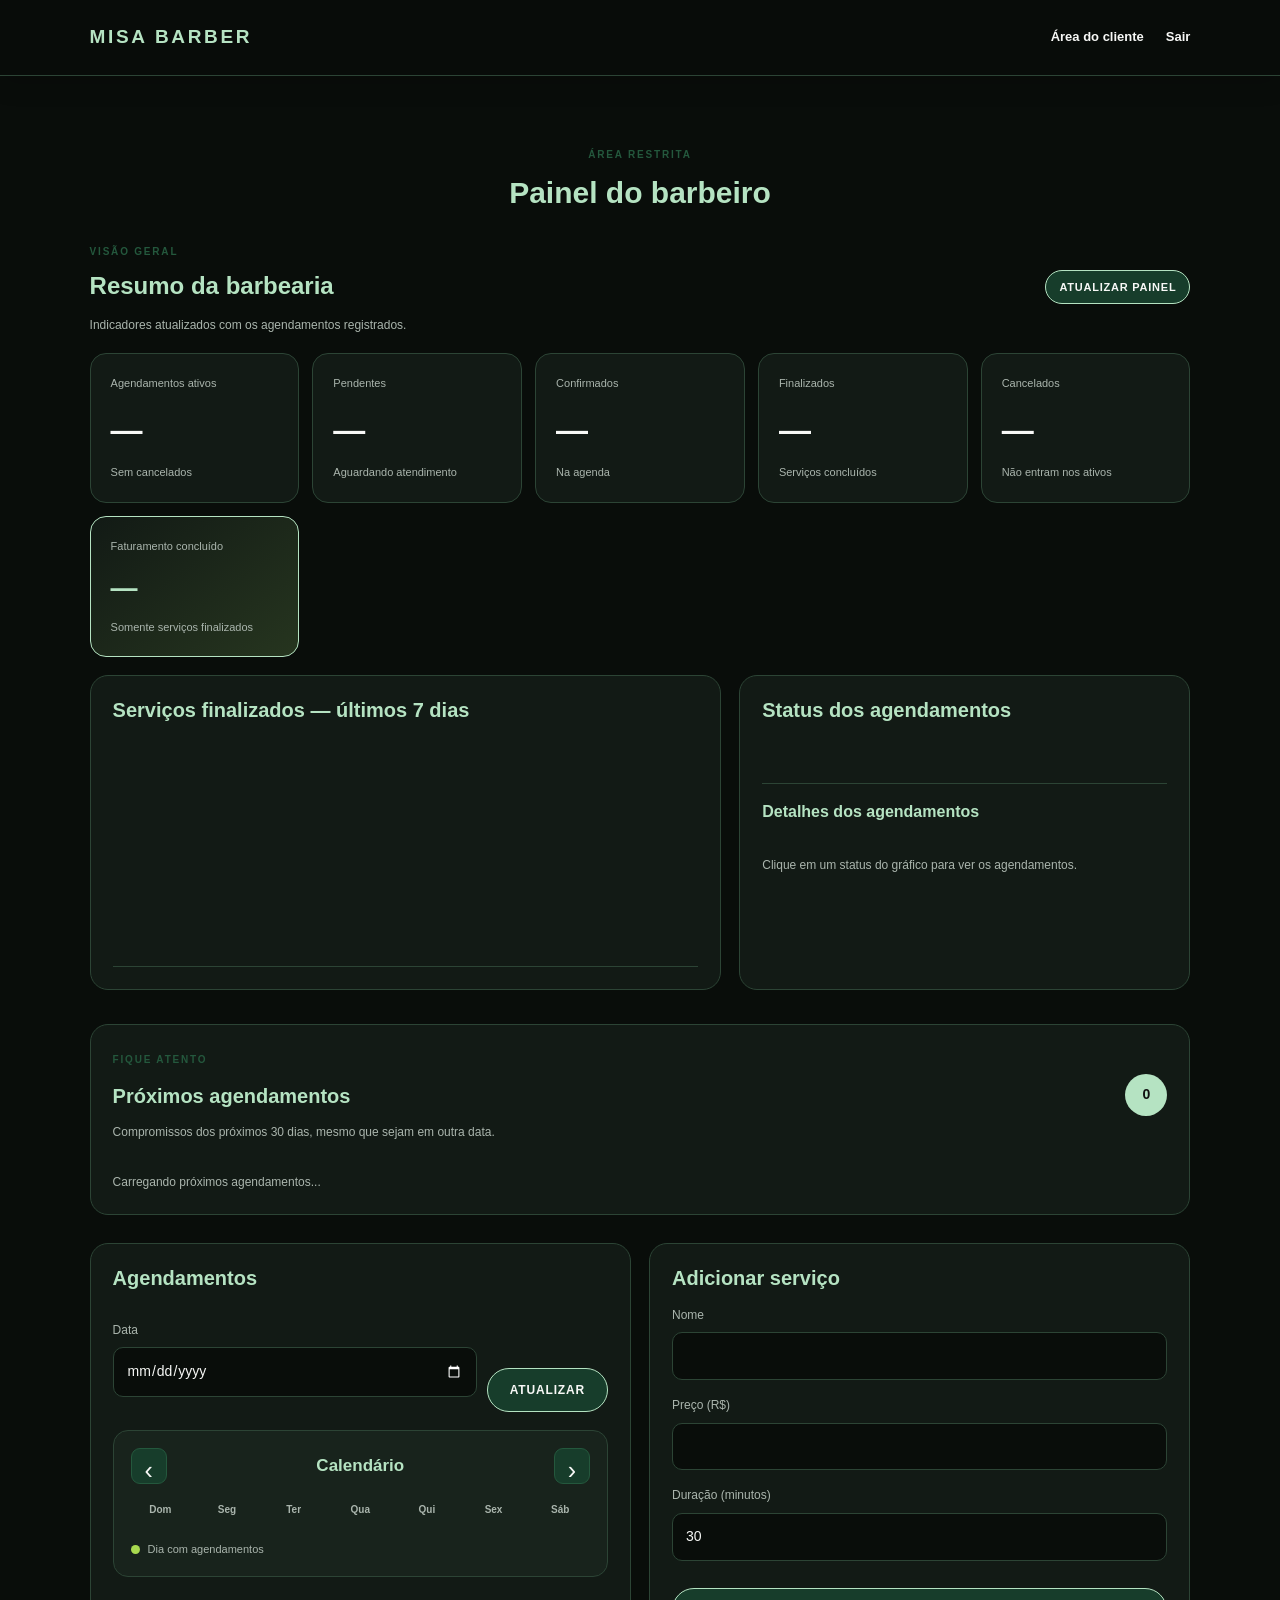
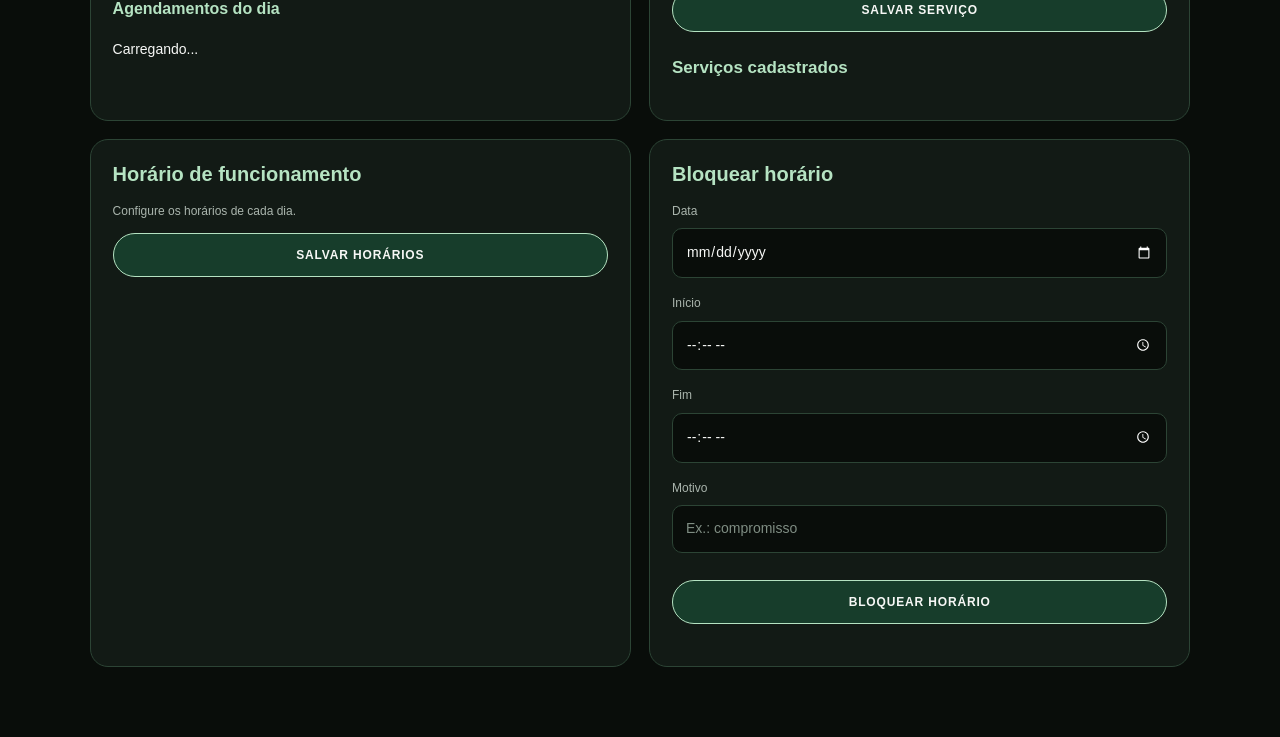
==== commit 21e19fb8: "Atualiza versão dos arquivos após revisão geral" ====
--- a/admin.html
+++ b/admin.html
@@ -6,7 +6,7 @@
 
     <title>Painel | MISA BARBER</title>
 
-    <link rel="stylesheet" href="style.css?v=painel-detalhes-status-2">
+    <link rel="stylesheet" href="style.css?v=revisao-geral-3">
 
     <link href="https://fonts.googleapis.com/css2?family=Cinzel:wght@400;600;700&family=Montserrat:wght@400;500;600;700&display=swap" rel="stylesheet">
 </head>
@@ -194,7 +194,7 @@
 
     </main>
 
-    <script type="module" src="script.js?v=painel-detalhes-status-2"></script>
+    <script type="module" src="script.js?v=revisao-geral-3"></script>
 
 </body>
 </html>
--- a/style.css
+++ b/style.css
@@ -526,3 +526,29 @@
 .history-tab { padding:10px 16px; border:1px solid var(--line); border-radius:9px; background:var(--surface-2); color:var(--white); font-weight:700; cursor:pointer; }
 .history-tab.active { background:var(--mint); border-color:var(--mint); color:#111; }
 .history-item { border-left:3px solid var(--mint); }
+
+
+/* DETALHES DO STATUS DENTRO DO GRAFICO DO DASHBOARD */
+.status-row-button {
+  display:block;
+  width:100%;
+  padding:10px 12px;
+  border:1px solid transparent;
+  border-radius:10px;
+  background:transparent;
+  color:inherit;
+  text-align:left;
+  cursor:pointer;
+  transition:background .2s,border-color .2s;
+}
+.status-row-button:hover,
+.status-row-button:focus-visible { background:var(--surface-2); border-color:var(--line); outline:none; }
+.status-row-button.selected { background:#26351F; border-color:var(--mint); }
+.status-row-heading { display:flex; justify-content:space-between; align-items:center; gap:12px; margin-bottom:8px; }
+.status-row-heading > span { display:flex; align-items:center; gap:9px; color:var(--muted); font-size:12px; }
+.status-row-heading strong { color:var(--white); font-size:13px; }
+.status-row-button .status-track { display:block; width:100%; }
+.dashboard-status-details { margin-top:22px; padding-top:18px; border-top:1px solid var(--line); }
+.dashboard-status-details h3 { margin-bottom:14px; color:var(--mint); font-size:16px; }
+.dashboard-status-details .stack { display:grid; gap:10px; max-height:520px; overflow:auto; padding-right:4px; }
+.dashboard-status-details .history-item { border-left:3px solid var(--mint); }
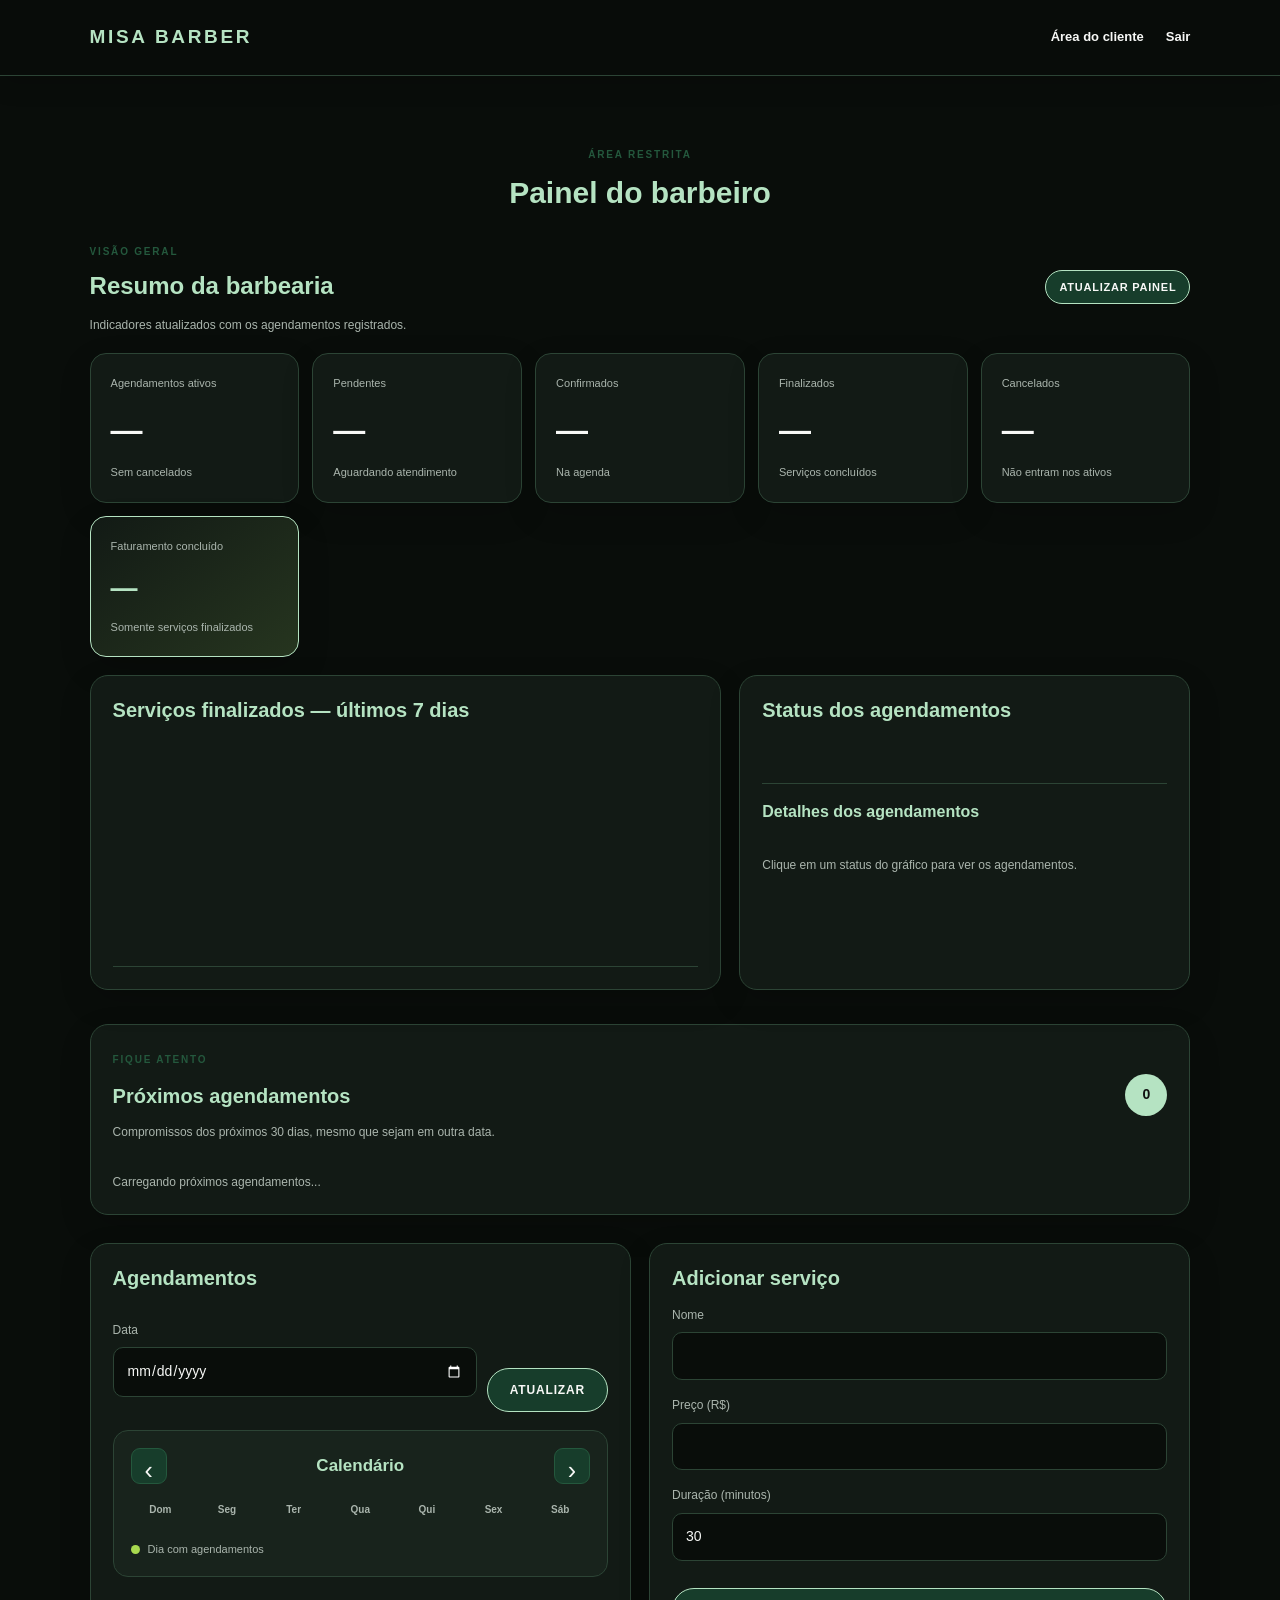
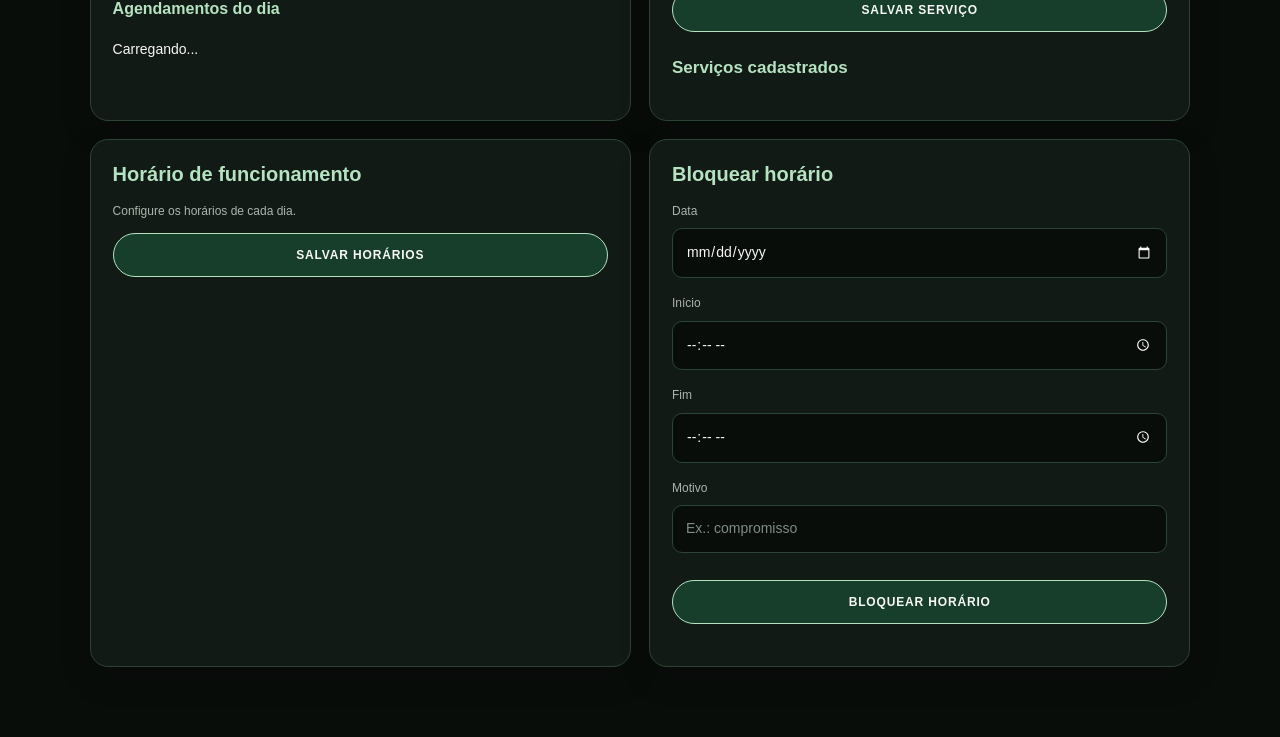
==== commit 0170a161: "Atualiza cache após restringir menu administrativo" ====
--- a/admin.html
+++ b/admin.html
@@ -194,7 +194,7 @@
 
     </main>
 
-    <script type="module" src="script.js?v=revisao-geral-3"></script>
+    <script type="module" src="script.js?v=menu-restrito-2"></script>
 
 </body>
 </html>
--- a/style.css
+++ b/style.css
@@ -552,3 +552,49 @@
 .dashboard-status-details h3 { margin-bottom:14px; color:var(--mint); font-size:16px; }
 .dashboard-status-details .stack { display:grid; gap:10px; max-height:520px; overflow:auto; padding-right:4px; }
 .dashboard-status-details .history-item { border-left:3px solid var(--mint); }
+
+
+/* ACABAMENTO PROFISSIONAL E ACESSIBILIDADE */
+:root { --focus-ring: 0 0 0 3px rgba(181,227,194,.22); }
+::selection { background:var(--mint); color:var(--bg); }
+html { scroll-padding-top:90px; }
+body { -webkit-font-smoothing:antialiased; text-rendering:optimizeLegibility; }
+img { max-width:100%; }
+input,select,textarea { transition:border-color .18s ease,box-shadow .18s ease,background .18s ease; }
+input:focus,select:focus,textarea:focus { box-shadow:var(--focus-ring); }
+input:disabled,select:disabled,textarea:disabled { opacity:.6; cursor:not-allowed; }
+.btn:focus-visible,nav a:focus-visible,.link-button:focus-visible { outline:2px solid var(--mint); outline-offset:4px; }
+.form-card { animation:card-in .35s var(--ease) both; }
+@keyframes card-in { from { opacity:0; transform:translateY(12px); } to { opacity:1; transform:translateY(0); } }
+.form-card > .muted { margin-bottom:16px; }
+.form-card label { font-weight:600; }
+.form-card input:focus-visible,.form-card select:focus-visible { border-color:var(--mint); }
+.item { box-shadow:0 8px 22px rgba(0,0,0,.12); }
+.item:hover { border-color:#42634B; }
+.item .btn { margin-top:8px; }
+.stat-card,.panel,.form-card,.card { box-shadow:0 12px 32px rgba(0,0,0,.16); }
+.stat-card { transition:transform .2s ease,border-color .2s ease; }
+.stat-card:hover { transform:translateY(-2px); border-color:#58785E; }
+.dashboard-status-details .item { overflow-wrap:anywhere; }
+.dashboard-status-details .stack { overscroll-behavior:contain; }
+.upcoming-booking:focus-visible,.admin-calendar-day:focus-visible,.time-button:focus-visible { outline:2px solid var(--mint); outline-offset:2px; }
+.message:empty { display:none; }
+.error { color:var(--danger)!important; }
+.success { color:var(--mint)!important; }
+footer { margin-top:40px; }
+@media(max-width:700px) {
+  .topo { position:relative; min-height:auto; }
+  .section.admin { padding:34px 4%; }
+  .panel { padding:17px; }
+  .dashboard-status-details .stack { max-height:420px; }
+  .stats-grid { gap:9px; }
+  .stat-card { padding:14px; }
+  .stat-card span,.stat-card small { font-size:10px; }
+}
+@media(max-width:380px) {
+  .time-slots { grid-template-columns:repeat(2,minmax(0,1fr)); }
+  .hours-row { grid-template-columns:1fr; }
+  .hours-row label:first-child { grid-column:auto; }
+  .upcoming-booking { align-items:flex-start; flex-wrap:wrap; }
+  .upcoming-status { margin-left:auto; }
+}
